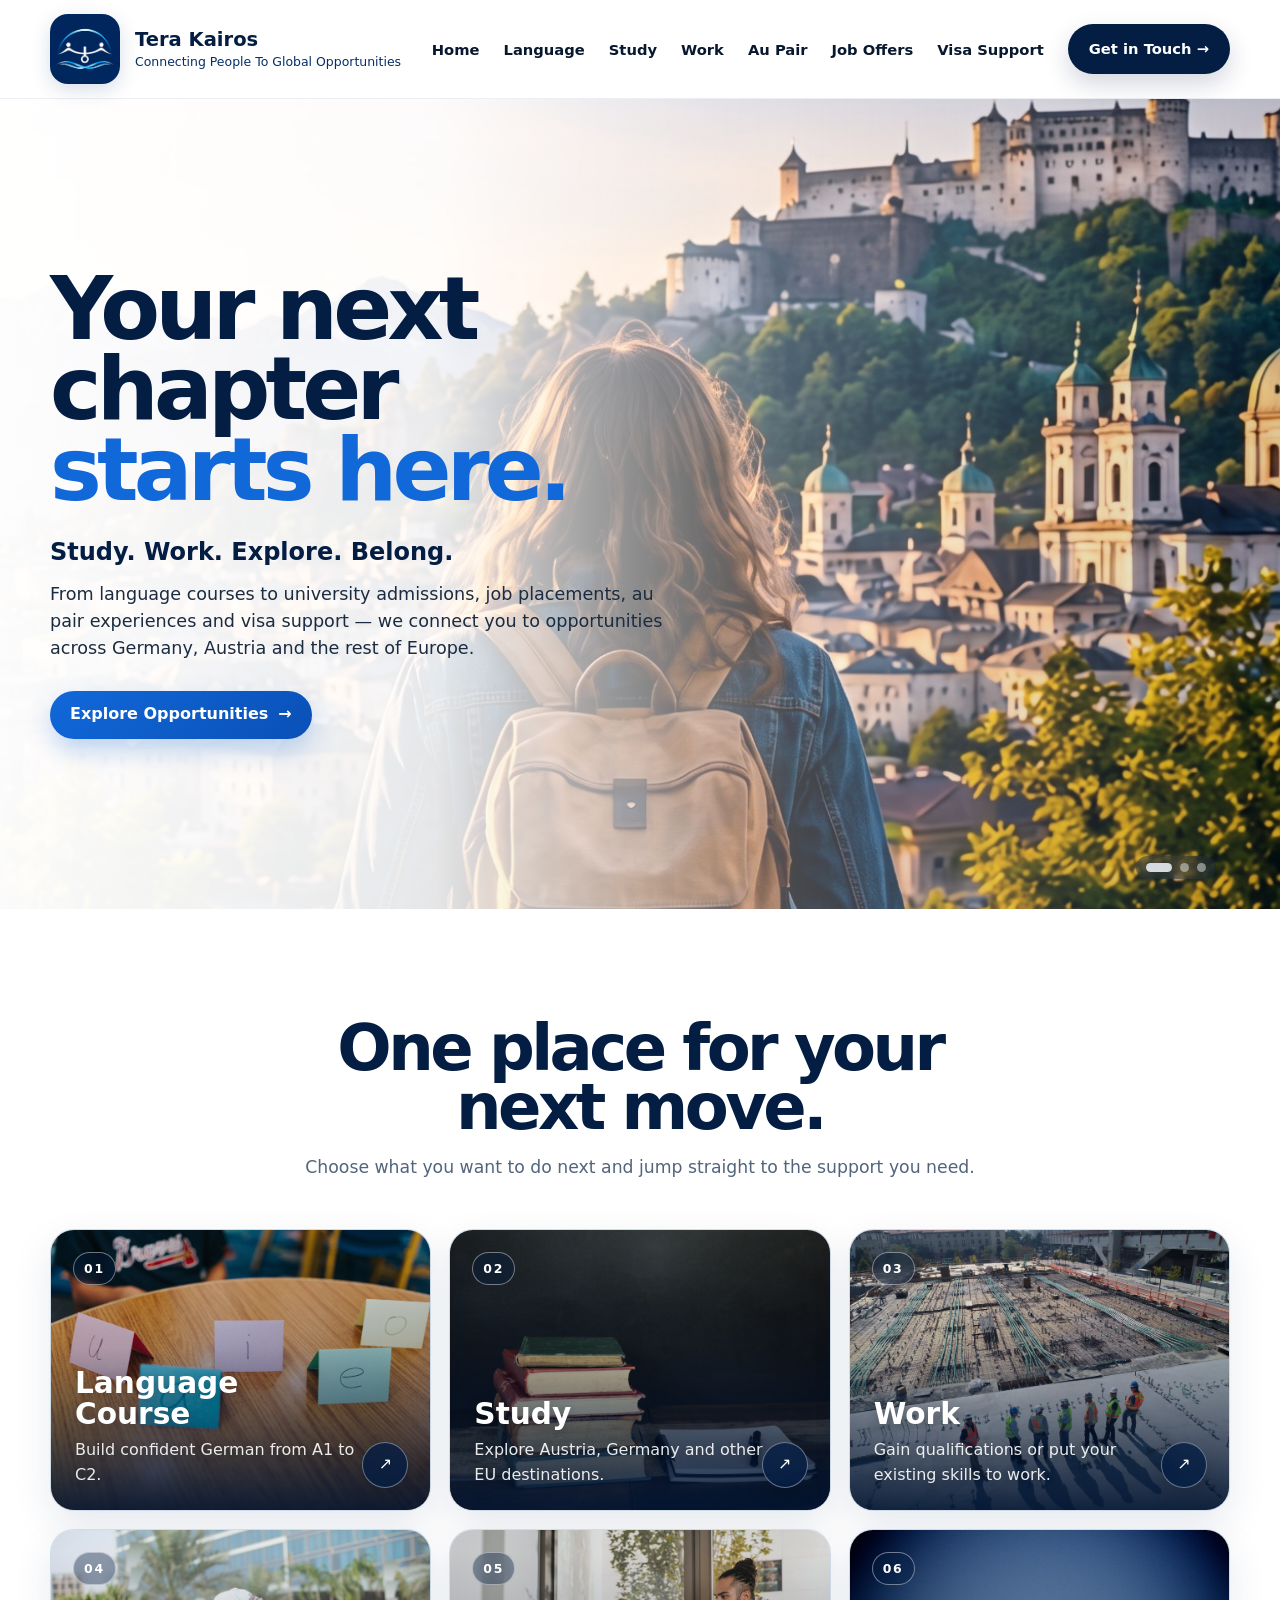
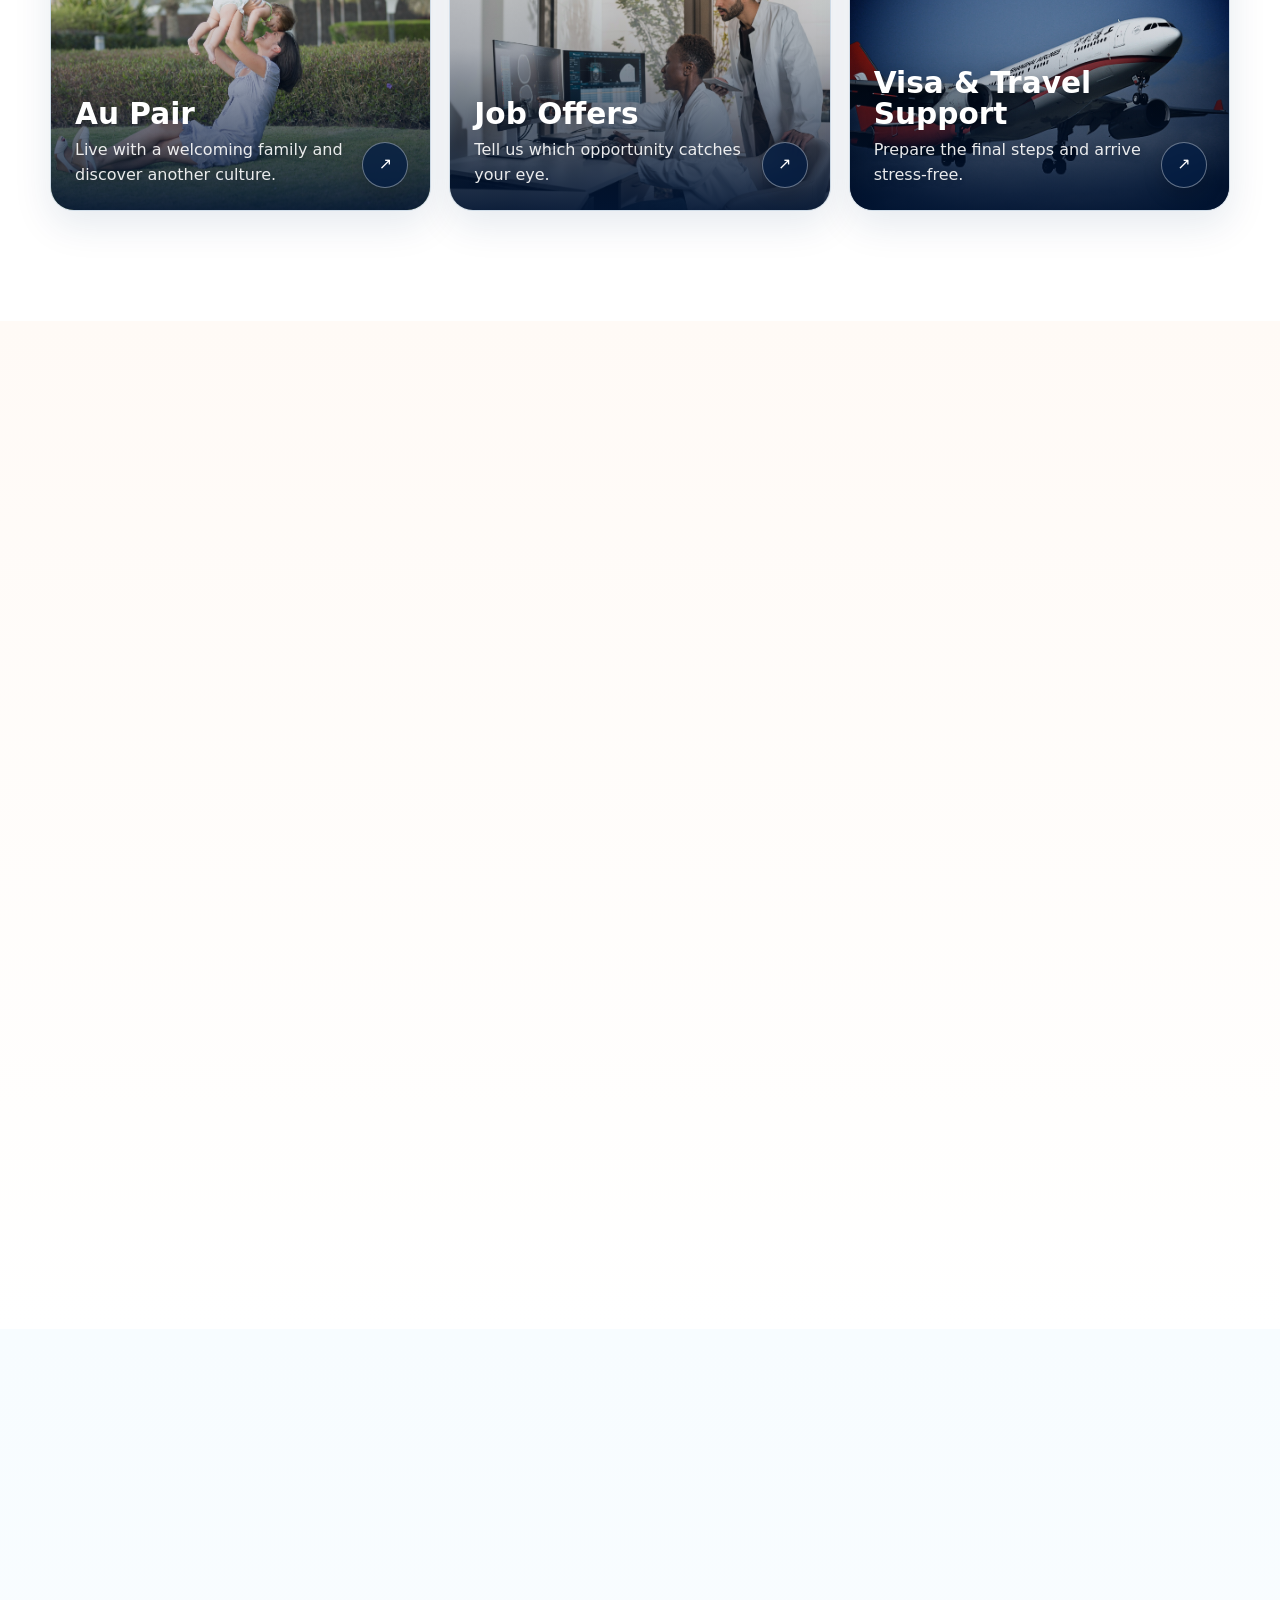
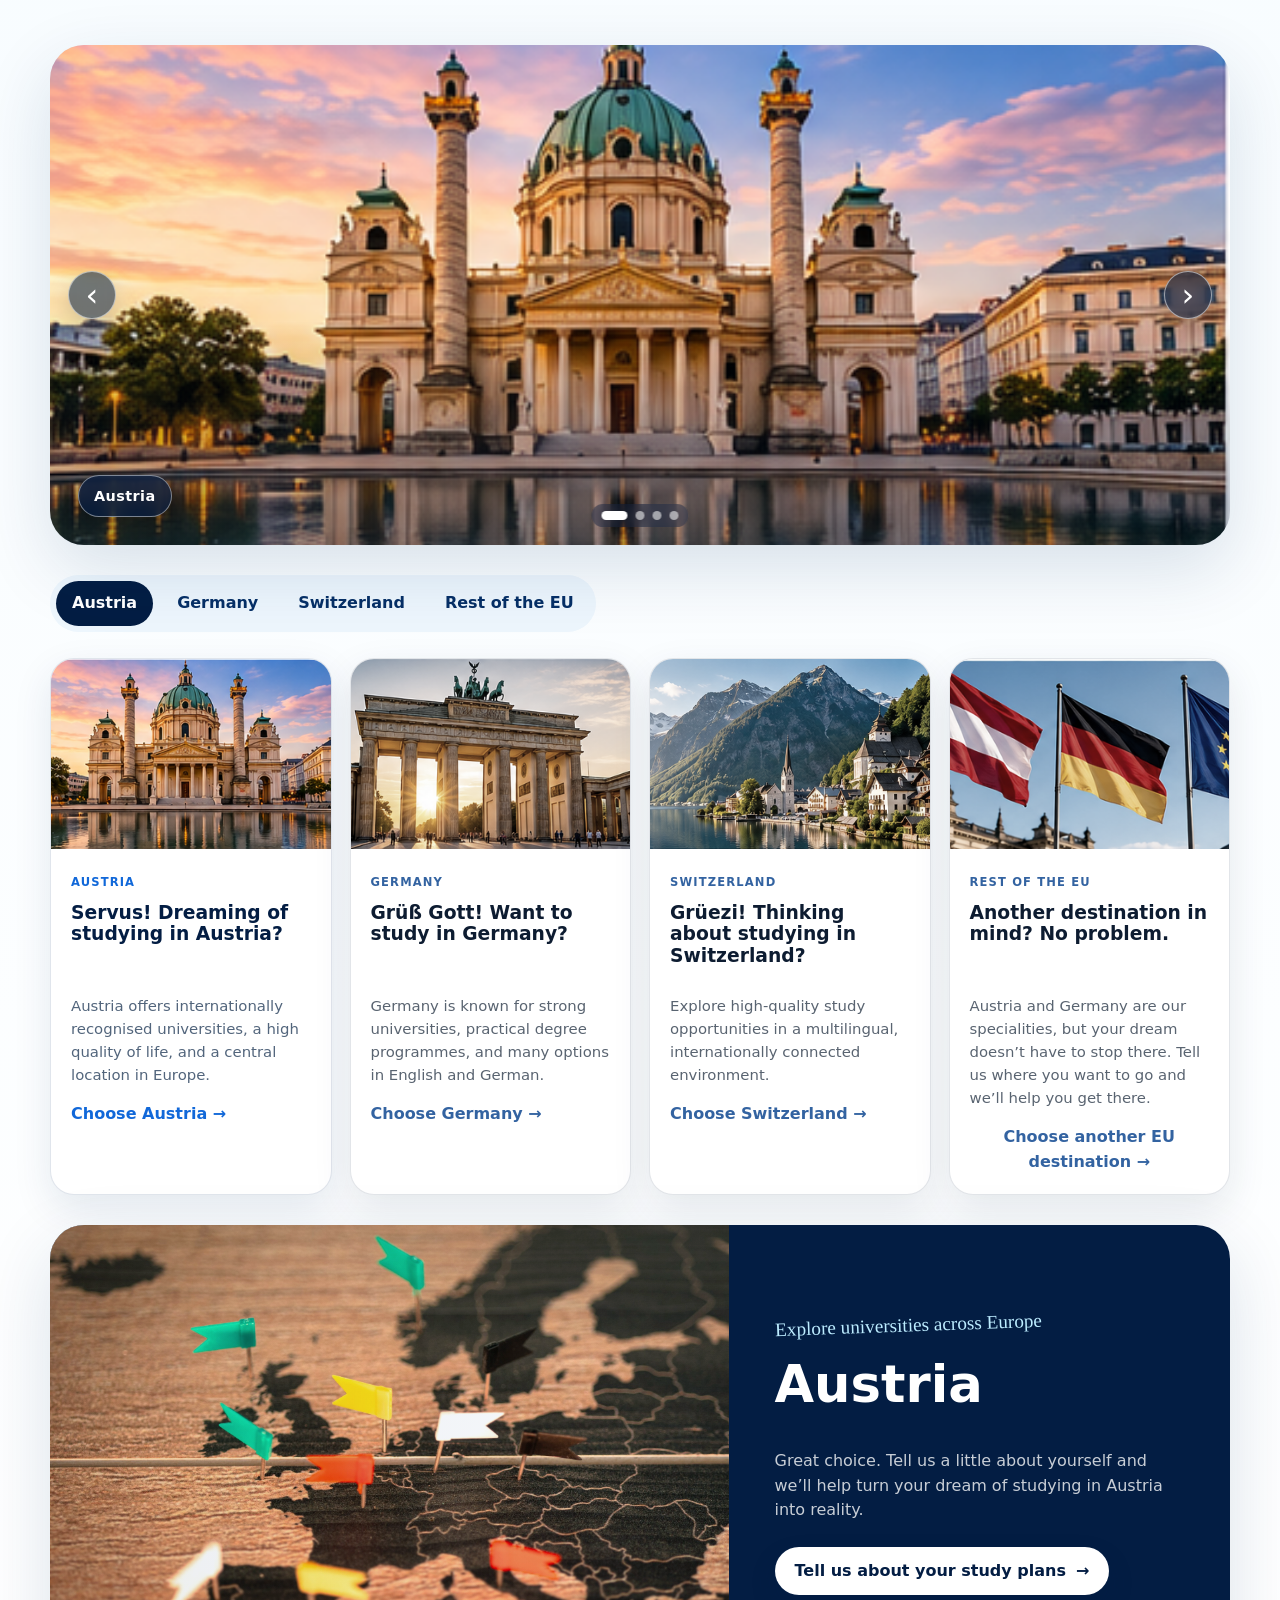
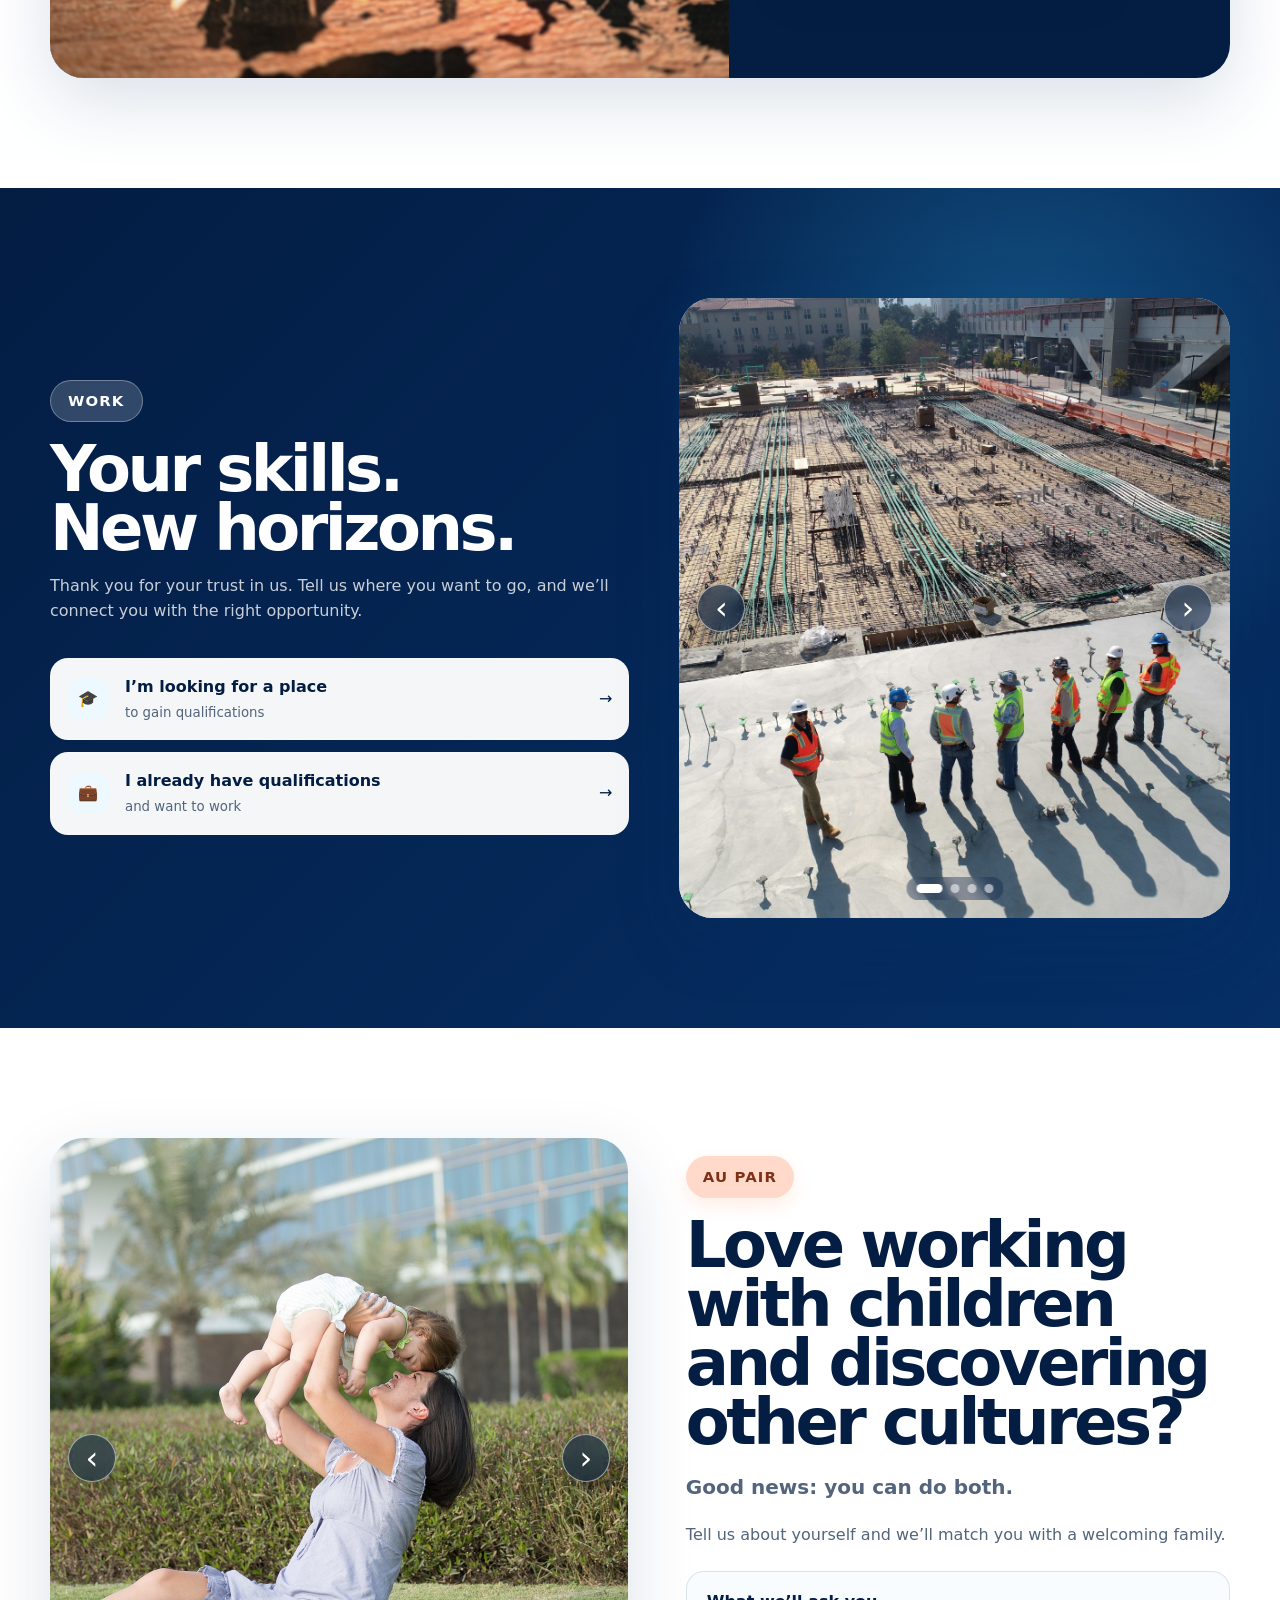
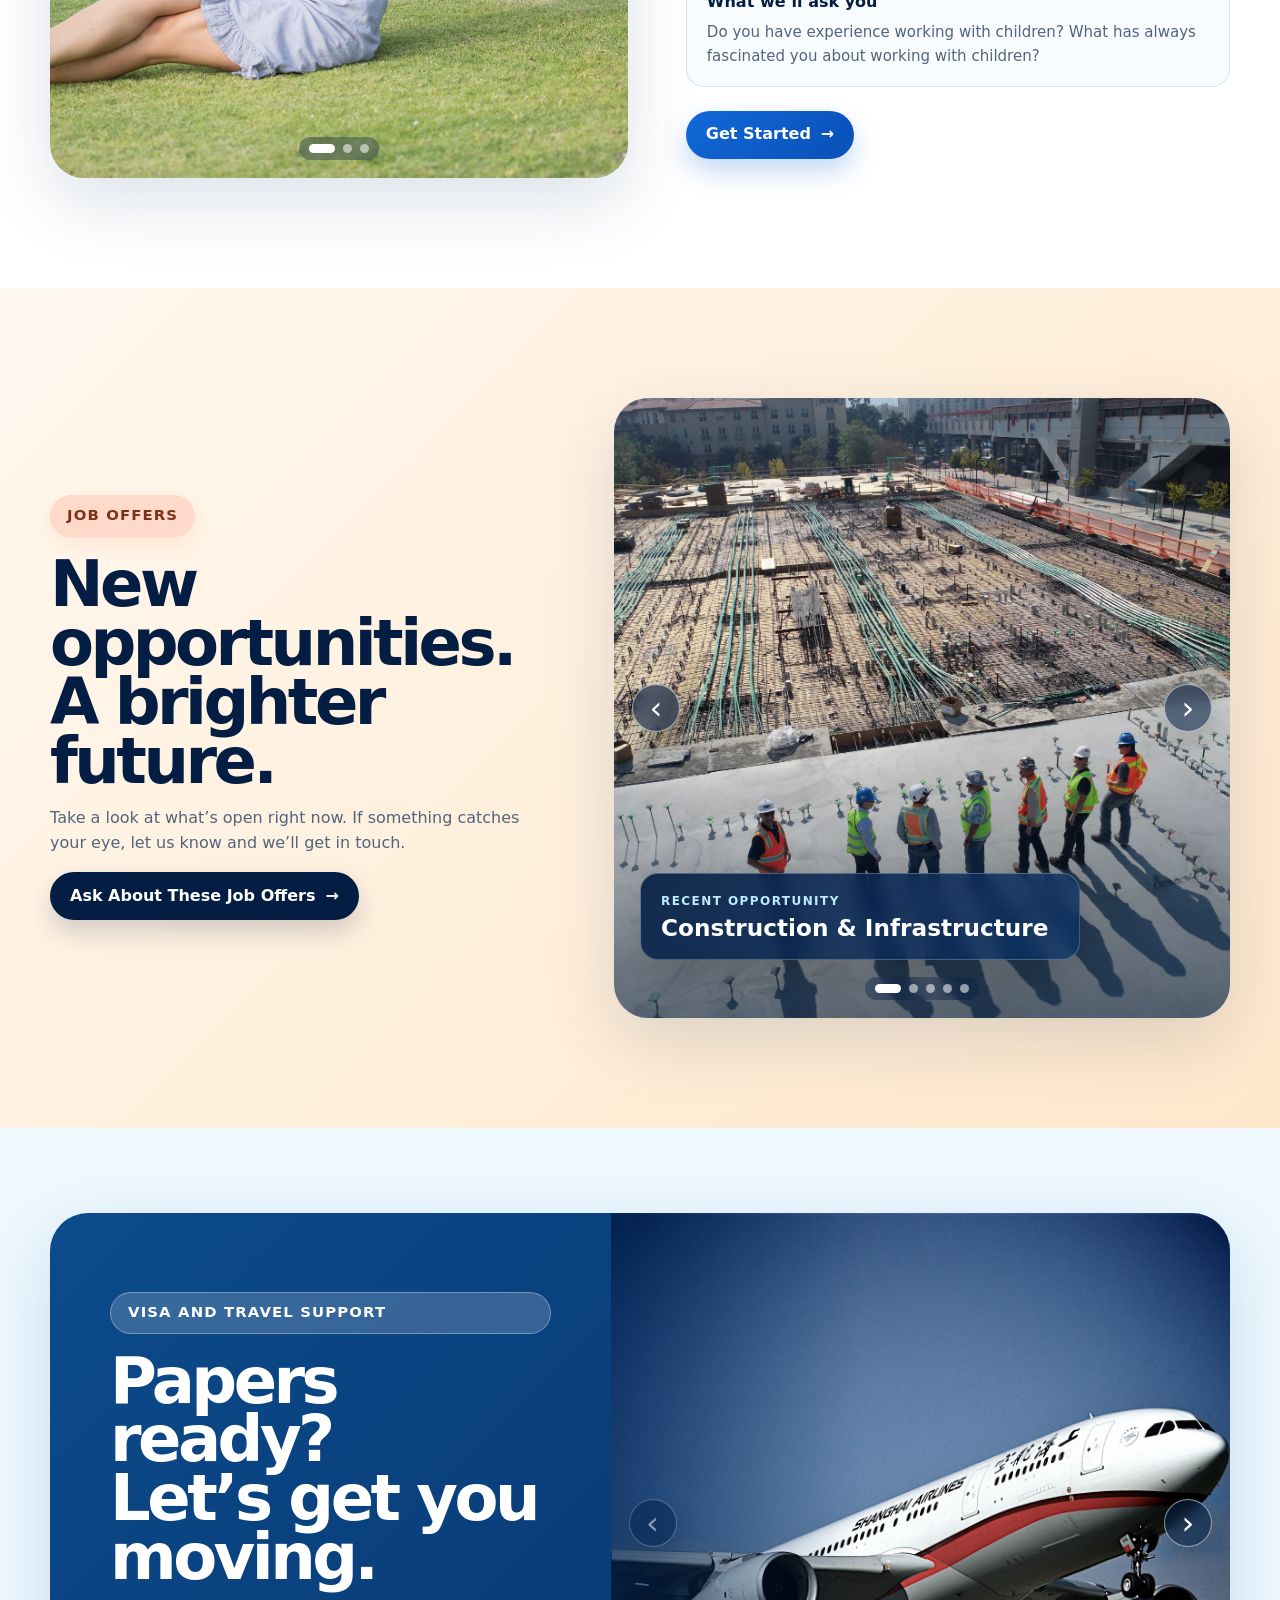
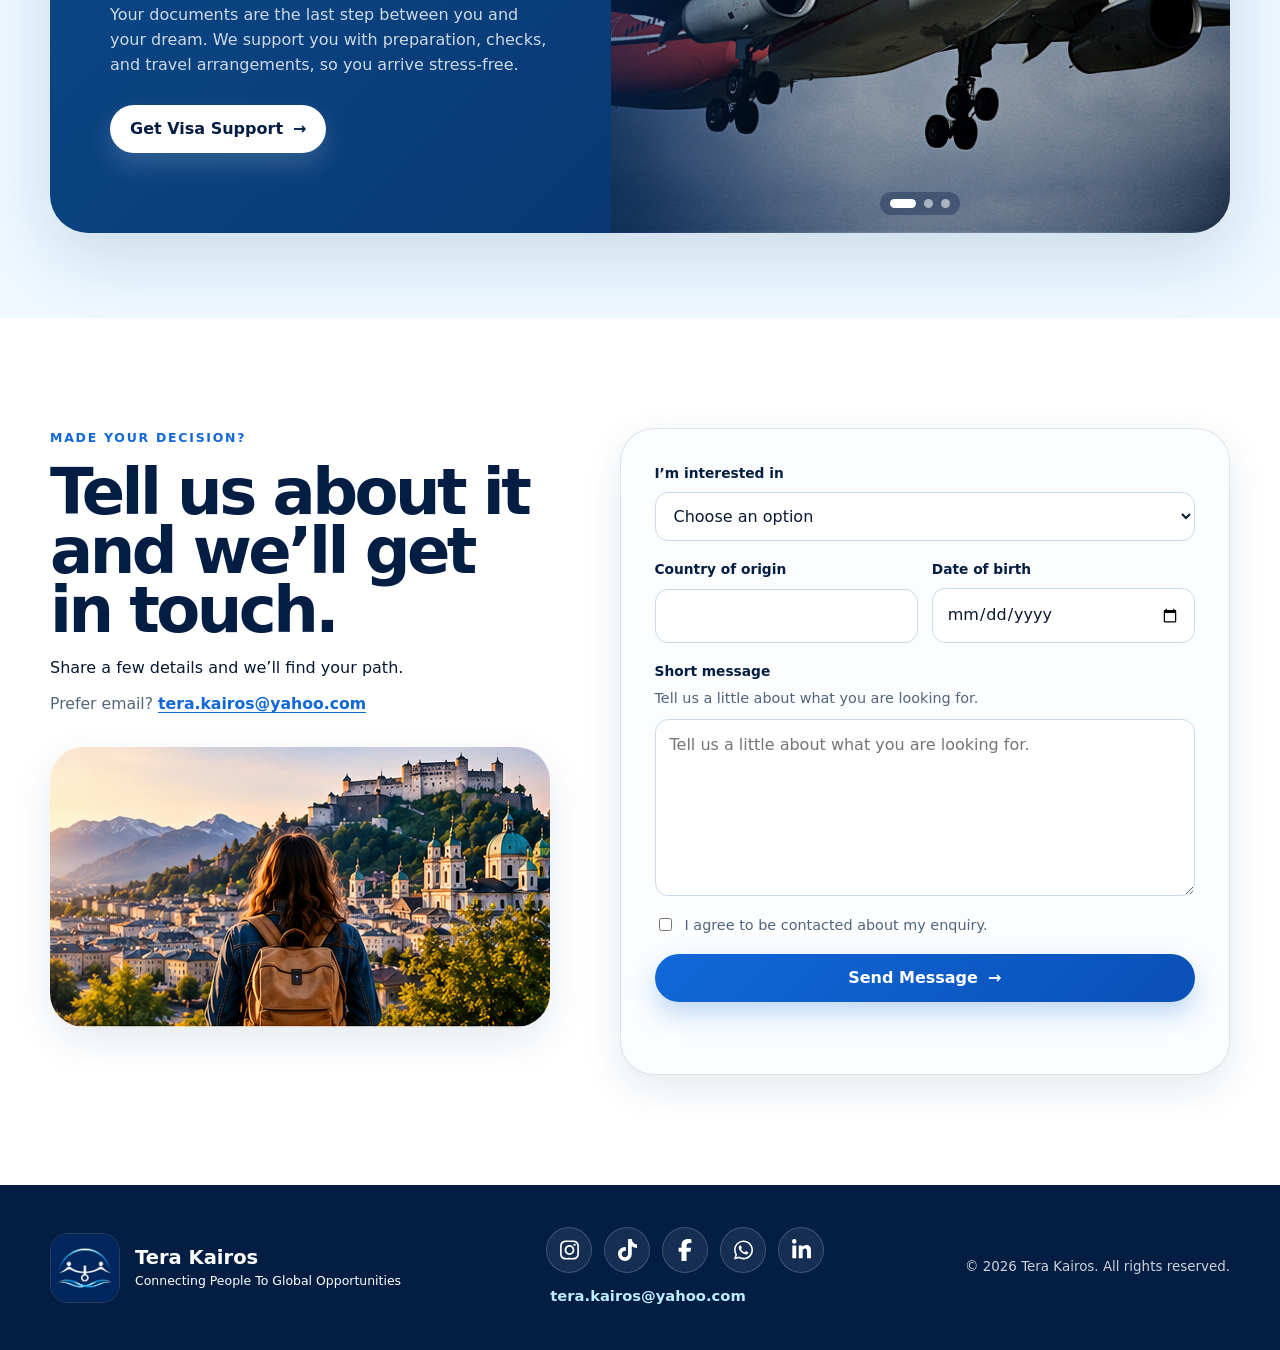
==== index.html @ e307c9f5 "Add files via upload" ====
<!DOCTYPE html>

<html lang="en">
<head>
<meta charset="utf-8"/>
<meta content="width=device-width, initial-scale=1.0" name="viewport"/>
<meta content="Tera Kairos connects people to global opportunities through language courses, study, work, au pair placements, job offers, and visa and travel support." name="description"/>
<meta content="#082f66" name="theme-color"/>
<title>Tera Kairos | Connecting People To Global Opportunities</title>
<link href="assets/tera-kairos-logo.jpeg" rel="icon" type="image/jpeg"/>
<link href="styles.css" rel="stylesheet"/>
</head>
<body>
<a class="skip-link" href="#main">Skip to content</a>
<header class="site-header" id="top">
<div class="container nav-wrap">
<a aria-label="Tera Kairos home" class="brand" href="#home">
<img alt="Tera Kairos logo" src="assets/tera-kairos-logo.jpeg"/>
<span class="brand-copy">
<strong>Tera Kairos</strong>
<small>Connecting People To Global Opportunities</small>
</span>
</a>
<button aria-controls="primary-nav" aria-expanded="false" aria-label="Open navigation" class="menu-toggle" type="button">
<span></span><span></span><span></span>
</button>
<nav aria-label="Primary navigation" class="primary-nav" id="primary-nav">
<a href="#home">Home</a>
<a href="#language">Language</a>
<a href="#study">Study</a>
<a href="#work">Work</a>
<a href="#au-pair">Au Pair</a>
<a href="#jobs">Job Offers</a>
<a href="#visa">Visa Support</a>
<a class="nav-cta" href="#contact">Get in Touch <span aria-hidden="true">→</span></a>
</nav>
</div>
</header>
<main id="main">
<section aria-labelledby="hero-title" class="hero" id="home">

<div aria-label="Tera Kairos chapter images" class="hero-media" data-carousel="" data-interval="5500">
<div class="carousel-track">
<figure class="carousel-slide is-active"><img alt="Traveler overlooking Salzburg and the surrounding mountains" src="assets/chapter-01.jpg"/></figure>
<figure class="carousel-slide"><img alt="Group of friends smiling together and feeling at home" src="assets/chapter-02.jpg"/></figure>
<figure class="carousel-slide"><img alt="Friends standing together at sunset with their arms around each other" src="assets/chapter-03.jpg"/></figure>
</div>
<div aria-label="Choose chapter image" class="carousel-dots hero-dots"></div>
</div>
<div class="hero-overlay"></div>
<div class="container hero-inner">
<div class="hero-copy reveal">
<h1 id="hero-title">Your next chapter <span>starts here.</span></h1>
<p class="hero-kicker">Study. Work. Explore. Belong.</p>
<p class="hero-text">From language courses to university admissions, job placements, au pair experiences and visa support — we connect you to opportunities across Germany, Austria and the rest of Europe.</p>
<div class="hero-actions">
<a class="button button-primary" href="#services">Explore Opportunities <span aria-hidden="true">→</span></a>
</div>
</div>

</div>
</section>
<section aria-labelledby="services-title" class="services section" id="services">
<div class="container">
<div class="section-heading centered reveal">
<h2 id="services-title">One place for your next move.</h2>
<p>Choose what you want to do next and jump straight to the support you need.</p>
</div>
<div class="service-grid">
<a class="service-card service-card-photo reveal" href="#language">
<div aria-hidden="true" class="service-card-media" data-carousel="" data-interval="5000">
<div class="carousel-track"><figure class="carousel-slide is-active"><img alt="" src="assets/language-01.jpg"/></figure><figure class="carousel-slide"><img alt="" src="assets/language-02.jpg"/></figure></div>
</div>
<div class="service-card-overlay"></div>
<div class="service-card-content"><span class="service-number">01</span><h3>Language Course</h3><p>Build confident German from A1 to C2.</p><span aria-hidden="true" class="service-arrow">↗</span></div>
</a>
<a class="service-card service-card-photo reveal" href="#study">
<div aria-hidden="true" class="service-card-media" data-carousel="" data-interval="5000">
<div class="carousel-track"><figure class="carousel-slide is-active"><img alt="" src="assets/study-01.jpg"/></figure><figure class="carousel-slide"><img alt="" src="assets/study-02.jpg"/></figure></div>
</div>
<div class="service-card-overlay"></div>
<div class="service-card-content"><span class="service-number">02</span><h3>Study</h3><p>Explore Austria, Germany and other EU destinations.</p><span aria-hidden="true" class="service-arrow">↗</span></div>
</a>
<a class="service-card service-card-photo reveal" href="#work">
<div aria-hidden="true" class="service-card-media" data-carousel="" data-interval="5000">
<div class="carousel-track"><figure class="carousel-slide is-active"><img alt="" src="assets/work-01.jpg"/></figure><figure class="carousel-slide"><img alt="" src="assets/work-02.jpg"/></figure><figure class="carousel-slide"><img alt="" src="assets/work-03.jpg"/></figure><figure class="carousel-slide"><img alt="" src="assets/work-04.jpg"/></figure><figure class="carousel-slide"><img alt="" src="assets/work-05.jpg"/></figure></div>
</div>
<div class="service-card-overlay"></div>
<div class="service-card-content"><span class="service-number">03</span><h3>Work</h3><p>Gain qualifications or put your existing skills to work.</p><span aria-hidden="true" class="service-arrow">↗</span></div>
</a>
<a class="service-card service-card-photo reveal" href="#au-pair">
<div aria-hidden="true" class="service-card-media" data-carousel="" data-interval="5000">
<div class="carousel-track"><figure class="carousel-slide is-active"><img alt="" src="assets/au-pair-01.jpg"/></figure><figure class="carousel-slide"><img alt="" src="assets/au-pair-02.jpg"/></figure></div>
</div>
<div class="service-card-overlay"></div>
<div class="service-card-content"><span class="service-number">04</span><h3>Au Pair</h3><p>Live with a welcoming family and discover another culture.</p><span aria-hidden="true" class="service-arrow">↗</span></div>
</a>
<a class="service-card service-card-photo reveal" href="#jobs">
<div aria-hidden="true" class="service-card-media" data-carousel="" data-interval="5000">
<div class="carousel-track"><figure class="carousel-slide is-active"><img alt="" src="assets/work-04.jpg"/></figure><figure class="carousel-slide"><img alt="" src="assets/work-05.jpg"/></figure><figure class="carousel-slide"><img alt="" src="assets/work-02.jpg"/></figure><figure class="carousel-slide"><img alt="" src="assets/work-01.jpg"/></figure></div>
</div>
<div class="service-card-overlay"></div>
<div class="service-card-content"><span class="service-number">05</span><h3>Job Offers</h3><p>Tell us which opportunity catches your eye.</p><span aria-hidden="true" class="service-arrow">↗</span></div>
</a>
<a class="service-card service-card-photo reveal" href="#visa">
<div aria-hidden="true" class="service-card-media" data-carousel="" data-interval="5000">
<div class="carousel-track"><figure class="carousel-slide is-active"><img alt="" src="assets/visa-01.jpg"/></figure><figure class="carousel-slide"><img alt="" src="assets/visa-02.jpg"/></figure></div>
</div>
<div class="service-card-overlay"></div>
<div class="service-card-content"><span class="service-number">06</span><h3>Visa &amp; Travel Support</h3><p>Prepare the final steps and arrive stress-free.</p><span aria-hidden="true" class="service-arrow">↗</span></div>
</a>
</div>
</div>
</section>
<section aria-labelledby="language-title" class="language section section-soft" id="language">
<div class="container split-layout language-layout">
<div class="section-copy reveal">
<p class="pill">Language Course</p>
<h2 id="language-title">Learn German with Tera Kairos</h2>
<h3>Recognized der die das?</h3>
<p>From your first der, die, das to confident conversations, we’re with you at every step. With more than 20 qualified teachers, you learn from the best, whatever your level.</p>
<p>Tell us about yourself and when your exam is. We’ll build a learning plan around you and get you there.</p>
<a class="button button-primary" data-service="Language Course" href="#contact">Start Your Language Journey <span aria-hidden="true">→</span></a>

<div aria-labelledby="quiz-title" class="mini-quiz expanded-quiz">
<div class="quiz-head">
<div>
<span class="quiz-label">German tip</span>
<h3 id="quiz-title">Quick German practice</h3>
</div>
<span class="quiz-progress" id="quiz-progress">1 / 8</span>
</div>
<p class="quiz-question" id="quiz-word">Choose the correct article: ___ Universität</p>
<div aria-label="Choose an answer" class="quiz-buttons" id="quick-quiz-options"></div>
<p aria-live="polite" class="quiz-feedback" id="quiz-feedback"></p>
<button class="quiz-next" id="quick-quiz-next" type="button">Next question <span aria-hidden="true">→</span></button>
</div>
</div>
<div class="language-visual reveal">
<div class="cefr-card cefr-card-expanded">
<span class="cefr-kicker">Choose your level</span>
<h3>German levels explained (CEFR)</h3>
<div class="level-list">
<button class="level-item active" data-level="A1" type="button"><span>A1</span><strong>Beginner</strong></button>
<button class="level-item" data-level="A2" type="button"><span>A2</span><strong>Elementary</strong></button>
<button class="level-item" data-level="B1" type="button"><span>B1</span><strong>Intermediate</strong></button>
<button class="level-item" data-level="B2" type="button"><span>B2</span><strong>Upper intermediate</strong></button>
<button class="level-item" data-level="C1" type="button"><span>C1</span><strong>Advanced</strong></button>
<button class="level-item" data-level="C2" type="button"><span>C2</span><strong>Mastery</strong></button>
</div>
<p class="level-description" id="level-description">Everyday phrases, introducing yourself, simple questions.</p>
<div aria-live="polite" class="level-quiz">
<div class="level-quiz-head">
<span id="level-quiz-label">A1 mini quiz</span>
<button id="level-quiz-next" type="button">Another A1 question ↻</button>
</div>
<h4 id="level-quiz-question">Choose the correct article: ___ Universität</h4>
<div class="level-quiz-options" id="level-quiz-options"></div>
<p class="level-quiz-feedback" id="level-quiz-feedback"></p>
</div>
</div></div>
</div>
</section>
<section aria-labelledby="study-title" class="study section" id="study">
<div class="container">
<div class="study-header reveal">
<div>
<p class="pill">Study</p>
<h2 id="study-title">Which country is calling you?</h2>
</div>
<p>Austria, Germany, Switzerland, or somewhere else in the EU?</p>
</div><div aria-label="Study opportunities photos" class="media-carousel study-banner" data-carousel="" data-interval="5000">
<div class="carousel-track"><figure class="carousel-slide is-active"><img alt="Austria university destination" loading="lazy" src="assets/study-austria.png"/><figcaption class="country-slide-label">Austria</figcaption></figure><figure class="carousel-slide"><img alt="Germany university destination" loading="lazy" src="assets/study-germany.png"/><figcaption class="country-slide-label">Germany</figcaption></figure><figure class="carousel-slide"><img alt="Switzerland university destination" loading="lazy" src="assets/study-switzerland.png"/><figcaption class="country-slide-label">Switzerland</figcaption></figure><figure class="carousel-slide"><img alt="Other European Union study destinations" loading="lazy" src="assets/study-eu.png"/><figcaption class="country-slide-label">European Union</figcaption></figure></div>
<button aria-label="Previous image" class="carousel-control carousel-prev" type="button">‹</button>
<button aria-label="Next image" class="carousel-control carousel-next" type="button">›</button>
<div aria-label="Choose image" class="carousel-dots"></div>
</div>
<div aria-label="Study destination" class="destination-tabs" role="tablist">



<button aria-selected="true" class="destination-tab active" data-destination="austria" role="tab" type="button">Austria</button><button aria-selected="false" class="destination-tab" data-destination="germany" role="tab" type="button">Germany</button><button aria-selected="false" class="destination-tab" data-destination="switzerland" role="tab" type="button">Switzerland</button><button aria-selected="false" class="destination-tab" data-destination="eu" role="tab" type="button">Rest of the EU</button></div>
<div class="study-grid">
<div class="destination-card reveal" data-card="austria">
<img alt="Vienna landmark at sunset" src="assets/10_vienna_landmark.png"/>
<div>
<span class="destination-country">Austria</span>
<h3>Servus! Dreaming of studying in Austria?</h3>
<p>Austria offers internationally recognised universities, a high quality of life, and a central location in Europe.</p>
<button class="text-link set-destination" data-service="Study - Austria" type="button">Choose Austria <span aria-hidden="true">→</span></button>
</div>
</div>
<div class="destination-card reveal" data-card="germany">
<img alt="Brandenburg Gate in Berlin" src="assets/11_brandenburg_gate.png"/>
<div>
<span class="destination-country">Germany</span>
<h3>Grüß Gott! Want to study in Germany?</h3>
<p>Germany is known for strong universities, practical degree programmes, and many options in English and German.</p>
<button class="text-link set-destination" data-service="Study - Germany" type="button">Choose Germany <span aria-hidden="true">→</span></button>
</div>
</div>

<div class="destination-card reveal" data-card="switzerland">
<img alt="Swiss alpine lakeside destination" src="assets/study-switzerland.png"/>
<div>
<span class="destination-country">Switzerland</span>
<h3>Grüezi! Thinking about studying in Switzerland?</h3>
<p>Explore high-quality study opportunities in a multilingual, internationally connected environment.</p>
<button class="text-link set-destination" data-service="Study - Switzerland" type="button">Choose Switzerland <span aria-hidden="true">→</span></button>
</div>
</div><div class="destination-card reveal" data-card="eu">
<img alt="European Union flags representing other EU destinations" src="assets/study-eu.png"/>
<div>
<span class="destination-country">Rest of the EU</span>
<h3>Another destination in mind? No problem.</h3>
<p>Austria and Germany are our specialities, but your dream doesn’t have to stop there. Tell us where you want to go and we’ll help you get there.</p>
<button class="text-link set-destination" data-service="Study - Rest of the EU" type="button">Choose another EU destination <span aria-hidden="true">→</span></button>
</div>
</div>
<aside class="study-map-card reveal">

<div aria-label="Connection map across Europe showing study destinations" class="connection-map connection-map-photo" role="img">
<img alt="Map of Europe with destination flags marking study connections" src="assets/connection.jpg"/>
</div>
<div class="map-copy">
<span class="hand-note">Explore universities across Europe</span>
<h3 id="destination-title">Austria</h3>
<p id="destination-copy">Great choice. Tell us a little about yourself and we’ll help turn your dream of studying in Austria into reality.</p>
<a class="button button-dark" data-service="Study - Austria" href="#contact" id="destination-cta">Tell us about your study plans <span aria-hidden="true">→</span></a>
</div>
</aside>
</div>
</div>
</section>
<section aria-labelledby="work-title" class="work section section-blue" id="work">
<div class="container work-layout">
<div class="work-copy reveal">
<p class="pill pill-light">Work</p>
<h2 id="work-title">Your skills.<br/>New horizons.</h2>
<p>Thank you for your trust in us. Tell us where you want to go, and we’ll connect you with the right opportunity.</p>
<div class="work-options">
<button class="work-option" data-service="Work - Gain qualifications" type="button">
<span aria-hidden="true" class="work-icon">🎓</span>
<span><strong>I’m looking for a place</strong><small>to gain qualifications</small></span>
<span aria-hidden="true">→</span>
</button>
<button class="work-option" data-service="Work - Already qualified" type="button">
<span aria-hidden="true" class="work-icon">💼</span>
<span><strong>I already have qualifications</strong><small>and want to work</small></span>
<span aria-hidden="true">→</span>
</button>
</div>
</div>
<div class="work-image reveal"><div aria-label="Work and qualification opportunities" class="media-carousel section-media-carousel" data-carousel="" data-interval="5000">
<div class="carousel-track"><figure class="carousel-slide is-active"><img alt="Construction and infrastructure team at a job site" loading="lazy" src="assets/work-01.jpg"/></figure><figure class="carousel-slide"><img alt="Electrical technician testing an installation" loading="lazy" src="assets/work-02.jpg"/></figure><figure class="carousel-slide"><img alt="Medical and laboratory professionals working together" loading="lazy" src="assets/work-04.jpg"/></figure><figure class="carousel-slide"><img alt="Healthcare professionals in a clinical setting" loading="lazy" src="assets/work-05.jpg"/></figure></div>
<button aria-label="Previous image" class="carousel-control carousel-prev" type="button">‹</button>
<button aria-label="Next image" class="carousel-control carousel-next" type="button">›</button>
<div aria-label="Choose image" class="carousel-dots"></div>
</div></div>
</div>
</section>
<section aria-labelledby="aupair-title" class="au-pair section" id="au-pair">
<div class="container image-feature">
<div class="feature-image reveal"><div aria-label="Au pair and childcare photos" class="media-carousel section-media-carousel" data-carousel="" data-interval="5000">
<div class="carousel-track"><figure class="carousel-slide is-active"><img alt="Caregiver playing outside with a baby" loading="lazy" src="assets/au-pair-01.jpg"/></figure><figure class="carousel-slide"><img alt="Caregiver playing with a child indoors" loading="lazy" src="assets/au-pair-02.jpg"/></figure><figure class="carousel-slide"><img alt="Au pair spending time with a child" loading="lazy" src="assets/07_au_pair_child.png"/></figure></div>
<button aria-label="Previous image" class="carousel-control carousel-prev" type="button">‹</button>
<button aria-label="Next image" class="carousel-control carousel-next" type="button">›</button>
<div aria-label="Choose image" class="carousel-dots"></div>
</div></div>
<div class="feature-copy reveal">
<p class="pill">Au Pair</p>
<h2 id="aupair-title">Love working with children and discovering other cultures?</h2>
<p class="feature-lead">Good news: you can do both.</p>
<p>Tell us about yourself and we’ll match you with a welcoming family.</p>
<div class="prompt-card">
<strong>What we’ll ask you</strong>
<p>Do you have experience working with children? What has always fascinated you about working with children?</p>
</div>
<a class="button button-primary" data-service="Au Pair" href="#contact">Get Started <span aria-hidden="true">→</span></a>
</div>
</div>
</section>
<section aria-labelledby="jobs-title" class="jobs section section-warm" id="jobs">
<div class="container jobs-layout">
<div class="jobs-copy reveal">
<p class="pill">Job Offers</p>
<h2 id="jobs-title">New opportunities.<br/>A brighter future.</h2>
<p>Take a look at what’s open right now. If something catches your eye, let us know and we’ll get in touch.</p>
<a class="button button-dark" data-service="Job Offers" href="#contact">Ask About These Job Offers <span aria-hidden="true">→</span></a>
</div>
<div class="jobs-image reveal"><div aria-label="Recent job offer photos" class="media-carousel jobs-carousel" data-carousel="" data-interval="5000">
<div class="carousel-track"><figure class="carousel-slide is-active"><img alt="Construction and infrastructure professionals" loading="lazy" src="assets/work-01.jpg"/><figcaption class="carousel-caption"><span>Recent opportunity</span><strong>Construction &amp; Infrastructure</strong></figcaption></figure><figure class="carousel-slide"><img alt="Electrical technician at work" loading="lazy" src="assets/work-02.jpg"/><figcaption class="carousel-caption"><span>Recent opportunity</span><strong>Electrical &amp; Technical</strong></figcaption></figure><figure class="carousel-slide"><img alt="Infrastructure worker in a rail tunnel" loading="lazy" src="assets/work-03.jpg"/><figcaption class="carousel-caption"><span>Recent opportunity</span><strong>Infrastructure &amp; Rail</strong></figcaption></figure><figure class="carousel-slide"><img alt="Medical and laboratory professionals" loading="lazy" src="assets/work-04.jpg"/><figcaption class="carousel-caption"><span>Recent opportunity</span><strong>Medical &amp; Laboratory</strong></figcaption></figure><figure class="carousel-slide"><img alt="Healthcare professionals" loading="lazy" src="assets/work-05.jpg"/><figcaption class="carousel-caption"><span>Recent opportunity</span><strong>Healthcare</strong></figcaption></figure></div>
<button aria-label="Previous image" class="carousel-control carousel-prev" type="button">‹</button>
<button aria-label="Next image" class="carousel-control carousel-next" type="button">›</button>
<div aria-label="Choose image" class="carousel-dots"></div>
</div></div>
</div>
</section>
<section aria-labelledby="visa-title" class="visa section" id="visa">
<div class="container visa-card reveal">
<div class="visa-copy">
<p class="pill pill-light">Visa and Travel Support</p>
<h2 id="visa-title">Papers ready?<br/>Let’s get you moving.</h2>
<p>Your documents are the last step between you and your dream. We support you with preparation, checks, and travel arrangements, so you arrive stress-free.</p>
<a class="button button-light" data-service="Visa and Travel Support" href="#contact">Get Visa Support <span aria-hidden="true">→</span></a>
</div>
<div class="visa-image"><div aria-label="Visa and travel support photos" class="media-carousel visa-carousel" data-carousel="" data-interval="5000">
<div class="carousel-track"><figure class="carousel-slide is-active"><img alt="Passenger airplane in flight" loading="lazy" src="assets/visa-01.jpg"/></figure><figure class="carousel-slide"><img alt="Open passport showing travel stamps" loading="lazy" src="assets/visa-02.jpg"/></figure><figure class="carousel-slide"><img alt="Passport and boarding passes with an airplane in the background" loading="lazy" src="assets/09_passport_airport.png"/></figure></div>
<button aria-label="Previous image" class="carousel-control carousel-prev" type="button">‹</button>
<button aria-label="Next image" class="carousel-control carousel-next" type="button">›</button>
<div aria-label="Choose image" class="carousel-dots"></div>
</div></div>
</div>
</section>
<section aria-labelledby="contact-title" class="contact section" id="contact">
<div class="container contact-layout">
<div class="contact-copy reveal">
<p class="eyebrow">Made your decision?</p>
<h2 id="contact-title">Tell us about it and we’ll get in touch.</h2>
<p>Share a few details and we’ll find your path.</p>
<p class="contact-email">Prefer email? <a href="mailto:tera.kairos@yahoo.com">tera.kairos@yahoo.com</a></p>
<div class="contact-image-wrap">
<img alt="Traveler looking over a European city" src="assets/01_traveler_salzburg_view.png"/>
</div>
</div>
<form class="inquiry-form reveal" data-recipient="tera.kairos@yahoo.com" id="inquiry-form" novalidate="">
<div class="form-field">
<label for="service">I’m interested in</label>
<select id="service" name="service" required="">
<option value="">Choose an option</option>
<option>Language Course</option>
<option>Study - Austria</option>
<option>Study - Germany</option>
<option>Study - Switzerland</option><option>Study - Rest of the EU</option>
<option>Work - Gain qualifications</option>
<option>Work - Already qualified</option>
<option>Au Pair</option>
<option>Job Offers</option>
<option>Visa and Travel Support</option>
</select>
</div>
<div class="form-row">
<div class="form-field">
<label for="country">Country of origin</label>
<input autocomplete="country-name" id="country" name="country" required="" type="text"/>
</div>
<div class="form-field">
<label for="dob">Date of birth</label>
<input id="dob" name="dob" required="" type="date"/>
</div>
</div>
<div class="form-field">
<label for="message">Short message</label><p class="field-prompt" id="message-prompt">Tell us a little about what you are looking for.</p>
<textarea id="message" name="message" placeholder="Tell us a little about what you are looking for." required="" rows="6"></textarea>
</div>
<label class="checkbox-field">
<input id="consent" required="" type="checkbox"/>
<span>I agree to be contacted about my enquiry.</span>
</label>
<button class="button button-primary button-full" type="submit">Send Message <span aria-hidden="true">→</span></button>
<p aria-live="polite" class="form-status" id="form-status"></p>
</form>
</div>
</section>
</main>
<footer class="site-footer">
<div class="container footer-grid">
<a class="brand brand-footer" href="#top">
<img alt="" src="assets/tera-kairos-logo.jpeg"/>
<span class="brand-copy">
<strong>Tera Kairos</strong>
<small>Connecting People To Global Opportunities</small>
</span>
</a>
<div aria-label="Tera Kairos social media" class="footer-social"><a aria-label="Instagram" class="social-link social-instagram" href="https://www.instagram.com/tera.kairos?stkn=c215NzNkb2E1ZWk5&amp;utm_source=qr" rel="noopener noreferrer" target="_blank" title="Instagram"><img alt="" aria-hidden="true" class="social-svg" src="assets/instagram.svg"/></a><a aria-label="TikTok" class="social-link social-tiktok" href="https://www.tiktok.com/@terakairos?_r=1&amp;_t=ZN-9ANsUX6Mu8s" rel="noopener noreferrer" target="_blank" title="TikTok"><img alt="" aria-hidden="true" class="social-svg" src="assets/tiktok.svg"/></a><a aria-label="Facebook" class="social-link social-facebook" href="https://www.facebook.com/profile.php?id=61593893416576" rel="noopener noreferrer" target="_blank" title="Facebook"><img alt="" aria-hidden="true" class="social-svg" src="assets/facebook.svg"/></a><a aria-label="WhatsApp — link coming soon" class="social-link social-whatsapp" href="#" title="WhatsApp — link coming soon"><img alt="" aria-hidden="true" class="social-svg" src="assets/whatsapp.svg"/></a><a aria-label="LinkedIn — link coming soon" class="social-link social-linkedin" href="#" title="LinkedIn — link coming soon"><img alt="" aria-hidden="true" class="social-svg" src="assets/linkedin.svg"/></a><a class="footer-email" href="mailto:tera.kairos@yahoo.com">tera.kairos@yahoo.com</a></div>
<p>© <span id="year"></span> Tera Kairos. All rights reserved.</p>
</div>
</footer>
<script src="script.js"></script>
</body>
</html>
---- styles.css ----
:root {
  --navy: #062f66;
  --navy-deep: #031d43;
  --blue: #1168d9;
  --sky: #36bdf2;
  --ice: #eef8ff;
  --peach: #ffd9c9;
  --peach-strong: #ff9f78;
  --cream: #fff9f3;
  --warm: #fff1df;
  --ink: #07182f;
  --muted: #52657c;
  --white: #ffffff;
  --line: rgba(6, 47, 102, 0.12);
  --shadow: 0 24px 70px rgba(6, 47, 102, 0.14);
  --shadow-soft: 0 14px 38px rgba(6, 47, 102, 0.10);
  --radius-xl: 34px;
  --radius-lg: 24px;
  --radius-md: 18px;
  --container: min(1180px, calc(100% - 40px));
}

* { box-sizing: border-box; }
html { scroll-behavior: smooth; }
body {
  margin: 0;
  color: var(--ink);
  background: var(--white);
  font-family: Inter, ui-sans-serif, system-ui, -apple-system, BlinkMacSystemFont, "Segoe UI", sans-serif;
  line-height: 1.55;
  text-rendering: optimizeLegibility;
}
img { display: block; width: 100%; }
a { color: inherit; text-decoration: none; }
button, input, select, textarea { font: inherit; }
button { color: inherit; }

.skip-link {
  position: fixed;
  top: 10px;
  left: 10px;
  z-index: 2000;
  padding: 10px 14px;
  border-radius: 10px;
  background: var(--white);
  color: var(--navy);
  transform: translateY(-140%);
  transition: transform .2s ease;
}
.skip-link:focus { transform: translateY(0); }

.container { width: var(--container); margin-inline: auto; }
.section { padding: 110px 0; }
.section-soft { background: linear-gradient(180deg, #fffaf6 0%, #fff 100%); }
.section-blue {
  color: var(--white);
  background:
    radial-gradient(circle at 80% 20%, rgba(54,189,242,.28), transparent 30%),
    linear-gradient(135deg, var(--navy-deep), var(--navy));
}
.section-warm { background: linear-gradient(135deg, #fff8ef, #ffe7ca); }

.site-header {
  position: sticky;
  top: 0;
  z-index: 1000;
  background: rgba(255, 255, 255, .88);
  border-bottom: 1px solid rgba(6,47,102,.08);
  backdrop-filter: blur(18px);
  -webkit-backdrop-filter: blur(18px);
}
.nav-wrap {
  min-height: 82px;
  display: flex;
  align-items: center;
  justify-content: space-between;
  gap: 20px;
}
.brand { display: inline-flex; align-items: center; gap: 12px; min-width: 240px; }
.brand img {
  width: 50px;
  height: 50px;
  border-radius: 14px;
  object-fit: cover;
  box-shadow: 0 6px 20px rgba(6,47,102,.16);
}
.brand-copy { display: grid; line-height: 1.12; }
.brand-copy strong { font-size: 1.05rem; color: var(--navy-deep); }
.brand-copy small { font-size: .72rem; color: var(--navy); margin-top: 5px; white-space: nowrap; }

.primary-nav { display: flex; align-items: center; gap: 24px; font-size: .92rem; font-weight: 650; }
.primary-nav > a:not(.nav-cta) { position: relative; padding: 29px 0 26px; }
.primary-nav > a:not(.nav-cta)::after {
  content: "";
  position: absolute;
  left: 0;
  right: 100%;
  bottom: 21px;
  height: 2px;
  background: var(--blue);
  transition: right .2s ease;
}
.primary-nav > a:not(.nav-cta):hover::after,
.primary-nav > a:not(.nav-cta):focus-visible::after { right: 0; }
.nav-cta {
  padding: 12px 18px;
  border-radius: 999px;
  color: var(--white);
  background: var(--navy-deep);
  box-shadow: 0 10px 24px rgba(3,29,67,.18);
}
.menu-toggle { display: none; }

.hero {
  position: relative;
  min-height: 720px;
  overflow: hidden;
  display: grid;
  align-items: center;
}
.hero-bg {
  position: absolute;
  inset: 0;
  background-image: url('assets/01_traveler_salzburg_view.png');
  background-size: cover;
  background-position: center;
  transform: scale(1.02);
}
.hero-overlay {
  position: absolute;
  inset: 0;
  background:
    linear-gradient(90deg, rgba(255,255,255,.98) 0%, rgba(255,255,255,.90) 34%, rgba(255,255,255,.28) 62%, rgba(2,28,65,.12) 100%),
    linear-gradient(0deg, rgba(4,32,70,.1), transparent 35%);
}
.hero-inner { position: relative; z-index: 1; display: grid; grid-template-columns: minmax(0, 620px) 1fr; align-items: center; min-height: 720px; }
.hero-copy { padding: 70px 0; }
.eyebrow {
  margin: 0 0 16px;
  font-size: .78rem;
  font-weight: 800;
  letter-spacing: .14em;
  text-transform: uppercase;
  color: var(--blue);
}
.eyebrow-light { color: var(--navy); }
.hero h1,
.section-heading h2,
.section-copy h2,
.study-header h2,
.work-copy h2,
.feature-copy h2,
.jobs-copy h2,
.visa-copy h2,
.contact-copy h2 {
  margin: 0;
  font-size: clamp(3rem, 6vw, 5.8rem);
  line-height: .92;
  letter-spacing: -.055em;
  color: var(--navy-deep);
}
.hero h1 span { color: var(--blue); display: block; }
.hero-kicker { margin: 24px 0 10px; font-weight: 800; font-size: 1.35rem; color: var(--navy-deep); }
.hero-text { max-width: 570px; margin: 0; font-size: 1.05rem; color: #1c2c40; }
.hero-actions { display: flex; gap: 12px; flex-wrap: wrap; margin-top: 28px; }
.button {
  display: inline-flex;
  align-items: center;
  justify-content: center;
  gap: 10px;
  min-height: 48px;
  padding: 0 20px;
  border: 0;
  border-radius: 999px;
  font-weight: 800;
  cursor: pointer;
  transition: transform .2s ease, box-shadow .2s ease, background .2s ease;
}
.button:hover { transform: translateY(-2px); }
.button-primary { color: var(--white); background: linear-gradient(135deg, var(--blue), #0a50b7); box-shadow: 0 12px 26px rgba(17,104,217,.25); }
.button-dark { color: var(--white); background: var(--navy-deep); box-shadow: 0 12px 26px rgba(3,29,67,.18); }
.button-light { color: var(--navy-deep); background: var(--white); box-shadow: 0 12px 26px rgba(255,255,255,.16); }
.button-ghost { color: var(--navy-deep); border: 1px solid rgba(6,47,102,.22); background: rgba(255,255,255,.74); }
.button-full { width: 100%; }
.hero-note {
  justify-self: end;
  align-self: end;
  margin-bottom: 64px;
  padding: 18px 24px 20px;
  color: var(--white);
  text-align: center;
  transform: rotate(-5deg);
  text-shadow: 0 2px 12px rgba(0,0,0,.32);
  font-family: "Segoe Print", "Bradley Hand", cursive;
  font-size: clamp(1.2rem, 2vw, 2rem);
  line-height: 1.2;
}
.hero-note span { display: block; }

.section-heading { max-width: 720px; }
.section-heading.centered { margin: 0 auto 48px; text-align: center; }
.section-heading h2,
.section-copy h2,
.study-header h2,
.work-copy h2,
.feature-copy h2,
.jobs-copy h2,
.visa-copy h2,
.contact-copy h2 { font-size: clamp(2.5rem, 5vw, 4.8rem); }
.section-heading p:last-child { color: var(--muted); font-size: 1.08rem; }

.service-grid { display: grid; grid-template-columns: repeat(3, 1fr); gap: 18px; }
.service-card {
  position: relative;
  min-height: 280px;
  border: 1px solid rgba(9,43,87,.10);
  border-radius: var(--radius-lg);
  background: #e8f1f8;
  box-shadow: var(--shadow-soft);
  overflow: hidden;
  isolation: isolate;
  transition: transform .25s ease, box-shadow .25s ease;
}
.service-card:hover { transform: translateY(-7px); box-shadow: var(--shadow); }
.service-card-media {
  position: absolute;
  inset: 0;
  z-index: 0;
  overflow: hidden;
}
.service-card-media .carousel-track,
.service-card-media .carousel-slide { width: 100%; height: 100%; }
.service-card-media .carousel-slide img {
  width: 100%;
  height: 100%;
  object-fit: cover;
  object-position: center;
  transform: scale(1.02);
  transition: transform 6s ease;
}
.service-card:hover .service-card-media .carousel-slide.is-active img { transform: scale(1.08); }
.service-card-overlay {
  position: absolute;
  inset: 0;
  z-index: 1;
  background: linear-gradient(180deg, rgba(1,20,50,.06) 8%, rgba(1,20,50,.20) 42%, rgba(1,20,50,.92) 100%);
}
.service-card-content {
  position: relative;
  z-index: 2;
  min-height: 280px;
  padding: 24px 24px 22px;
  display: flex;
  flex-direction: column;
  justify-content: flex-end;
  color: #fff;
}
.service-number {
  position: absolute;
  top: 22px;
  left: 22px;
  display: inline-flex;
  align-items: center;
  min-height: 30px;
  padding: 6px 10px;
  border: 1px solid rgba(255,255,255,.42);
  border-radius: 999px;
  background: rgba(3,29,67,.38);
  backdrop-filter: blur(8px);
  font-size: .78rem;
  font-weight: 900;
  color: #fff;
  letter-spacing: .14em;
}
.service-card h3 {
  margin: 0 58px 8px 0;
  font-size: 1.8rem;
  line-height: 1.05;
  color: #fff;
  text-shadow: 0 2px 12px rgba(0,0,0,.22);
}
.service-card p {
  margin: 0;
  max-width: 290px;
  color: rgba(255,255,255,.90);
  text-shadow: 0 1px 8px rgba(0,0,0,.22);
}
.service-arrow {
  position: absolute;
  right: 22px;
  bottom: 22px;
  width: 46px;
  height: 46px;
  display: grid;
  place-items: center;
  border: 1px solid rgba(255,255,255,.38);
  border-radius: 50%;
  background: rgba(3,29,67,.78);
  color: var(--white);
  box-shadow: 0 8px 20px rgba(0,0,0,.15);
  backdrop-filter: blur(8px);
}

.split-layout { display: grid; grid-template-columns: .95fr 1.05fr; gap: 64px; align-items: center; }
.pill {
  display: inline-flex;
  align-items: center;
  min-height: 30px;
  margin: 0 0 18px;
  padding: 5px 13px;
  border-radius: 999px;
  background: var(--peach);
  color: #7d3218;
  font-size: .78rem;
  font-weight: 900;
  letter-spacing: .04em;
  text-transform: uppercase;
}
.pill-light { background: rgba(255,255,255,.17); color: var(--white); border: 1px solid rgba(255,255,255,.24); }
.section-copy h3 { margin: 22px 0 8px; color: var(--navy-deep); }
.section-copy > p:not(.pill) { color: var(--muted); max-width: 610px; }
.section-copy > .button { margin-top: 12px; }

.language-visual { position: relative; min-height: 650px; }
.language-visual > img {
  width: 78%;
  height: 620px;
  object-fit: cover;
  object-position: center;
  border-radius: var(--radius-xl);
  box-shadow: var(--shadow);
}
.cefr-card {
  position: absolute;
  right: 0;
  top: 54px;
  width: min(360px, 62%);
  padding: 24px;
  border-radius: var(--radius-lg);
  background: rgba(255,255,255,.96);
  box-shadow: var(--shadow);
}
.cefr-card h3 { margin: 0 0 14px; color: var(--navy-deep); }
.level-list { display: grid; gap: 6px; }
.level-item {
  width: 100%;
  border: 0;
  display: grid;
  grid-template-columns: 42px 1fr;
  align-items: center;
  gap: 10px;
  padding: 8px;
  border-radius: 12px;
  text-align: left;
  background: transparent;
  cursor: pointer;
}
.level-item span { width: 36px; height: 36px; border-radius: 50%; display: grid; place-items: center; background: #eef3f9; font-weight: 900; }
.level-item strong { font-size: .9rem; color: var(--navy-deep); }
.level-item.active { background: var(--ice); }
.level-item.active span { background: var(--blue); color: var(--white); }
.level-description { min-height: 48px; margin: 16px 0 0; padding-top: 14px; border-top: 1px solid var(--line); color: var(--muted); font-size: .9rem; }

.mini-quiz {
  margin-top: 34px;
  padding: 22px;
  border: 1px solid var(--line);
  border-radius: var(--radius-lg);
  background: var(--white);
  box-shadow: var(--shadow-soft);
}
.mini-quiz > div:first-child { display: flex; justify-content: space-between; gap: 20px; align-items: baseline; }
.quiz-label { font-size: .72rem; text-transform: uppercase; letter-spacing: .12em; font-weight: 900; color: var(--blue); }
.mini-quiz h3 { margin: 0; }
#quiz-word { margin: 18px 0 12px; font-size: 1.35rem; font-weight: 850; color: var(--navy-deep); }
.quiz-buttons { display: flex; gap: 8px; }
.quiz-buttons button { border: 1px solid var(--line); border-radius: 999px; padding: 8px 16px; background: #f8fbff; cursor: pointer; font-weight: 800; }
.quiz-buttons button:hover { background: var(--ice); }
.quiz-feedback { margin: 12px 0 0; min-height: 24px; font-weight: 700; color: var(--blue); }

.study { background: linear-gradient(180deg, #f7fcff, #fff); }
.study-header { display: flex; justify-content: space-between; gap: 30px; align-items: end; margin-bottom: 28px; }
.study-header > p { max-width: 360px; margin: 0 0 8px; color: var(--muted); font-size: 1.1rem; }
.destination-tabs { display: inline-flex; gap: 8px; padding: 6px; margin-bottom: 26px; border-radius: 999px; background: #edf6fd; }
.destination-tab { border: 0; border-radius: 999px; padding: 10px 16px; background: transparent; color: var(--navy); font-weight: 800; cursor: pointer; }
.destination-tab.active { background: var(--navy-deep); color: var(--white); }
.study-grid { display: grid; grid-template-columns: repeat(3, minmax(0, 1fr)); gap: 18px; align-items: stretch; }
.destination-card {
  border-radius: var(--radius-lg);
  overflow: hidden;
  background: var(--white);
  box-shadow: var(--shadow-soft);
  border: 1px solid var(--line);
}
.destination-card img { height: 190px; object-fit: cover; }
.destination-card > div { padding: 20px; }
.destination-country { font-size: .72rem; font-weight: 900; text-transform: uppercase; letter-spacing: .1em; color: var(--blue); }
.destination-card h3 { min-height: 58px; margin: 8px 0; color: var(--navy-deep); line-height: 1.16; }
.destination-card p { color: var(--muted); font-size: .93rem; }
.text-link { border: 0; padding: 0; background: transparent; color: var(--blue); font-weight: 850; cursor: pointer; }
.destination-card.is-muted { opacity: .46; filter: saturate(.55); transform: scale(.985); }
.study-map-card {
  grid-column: 1 / -1;
  margin-top: 12px;
  min-height: 430px;
  overflow: hidden;
  border-radius: var(--radius-xl);
  display: grid;
  grid-template-columns: 1.1fr .9fr;
  background: var(--navy-deep);
  color: var(--white);
  box-shadow: var(--shadow);
}
.study-map-card > img { width: 100%; height: 100%; min-height: 430px; object-fit: cover; }
.map-copy { display: flex; flex-direction: column; justify-content: center; padding: 46px; }
.hand-note { font-family: "Segoe Print", "Bradley Hand", cursive; font-size: 1.2rem; color: #bcecff; transform: rotate(-2deg); }
.map-copy h3 { margin: 8px 0; font-size: clamp(2rem, 4vw, 3.5rem); }
.map-copy p { color: rgba(255,255,255,.78); }
.map-copy .button { align-self: flex-start; margin-top: 8px; background: var(--white); color: var(--navy-deep); }

.work-layout { display: grid; grid-template-columns: 1fr .95fr; gap: 50px; align-items: center; }
.work-copy h2 { color: var(--white); }
.work-copy > p:not(.pill) { color: rgba(255,255,255,.78); max-width: 590px; }
.work-options { display: grid; gap: 12px; margin-top: 34px; }
.work-option {
  width: 100%;
  display: grid;
  grid-template-columns: 44px 1fr auto;
  gap: 14px;
  align-items: center;
  border: 1px solid rgba(255,255,255,.15);
  border-radius: var(--radius-md);
  padding: 16px;
  text-align: left;
  background: rgba(255,255,255,.96);
  color: var(--navy-deep);
  cursor: pointer;
  transition: transform .2s ease, background .2s ease;
}
.work-option:hover { transform: translateX(6px); background: var(--white); }
.work-option span:nth-child(2) { display: grid; }
.work-option small { margin-top: 3px; color: var(--muted); }
.work-icon { width: 42px; height: 42px; display: grid; place-items: center; border-radius: 14px; background: var(--ice); }
.work-image img { height: 560px; object-fit: cover; border-radius: var(--radius-xl); box-shadow: 0 26px 70px rgba(0,0,0,.22); }

.image-feature { display: grid; grid-template-columns: 1.03fr .97fr; gap: 58px; align-items: center; }
.feature-image img { height: 620px; object-fit: cover; border-radius: var(--radius-xl); box-shadow: var(--shadow); }
.feature-copy .feature-lead { font-size: 1.25rem; font-weight: 800; color: var(--navy-deep); }
.feature-copy > p:not(.pill) { color: var(--muted); }
.prompt-card,
.notice-card { margin: 24px 0; padding: 18px 20px; border: 1px solid var(--line); border-radius: var(--radius-md); background: #f9fcff; }
.prompt-card strong,
.notice-card strong { color: var(--navy-deep); }
.prompt-card p,
.notice-card p { margin: 6px 0 0; color: var(--muted); font-size: .94rem; }

.jobs-layout { display: grid; grid-template-columns: .9fr 1.1fr; gap: 60px; align-items: center; }
.jobs-copy > p:not(.pill) { color: var(--muted); max-width: 520px; }
.jobs-image img { height: 580px; object-fit: cover; object-position: center top; border-radius: var(--radius-xl); box-shadow: var(--shadow); }
.notice-card { background: rgba(255,255,255,.7); }

.visa { padding-top: 85px; padding-bottom: 85px; background: #edf8ff; }
.visa-card {
  min-height: 560px;
  border-radius: 38px;
  overflow: hidden;
  display: grid;
  grid-template-columns: .95fr 1.05fr;
  color: var(--white);
  background: linear-gradient(135deg, #0c4b8c, #062f66);
  box-shadow: var(--shadow);
}
.visa-copy { display: flex; flex-direction: column; justify-content: center; padding: 60px; }
.visa-copy h2 { color: var(--white); }
.visa-copy > p:not(.pill) { color: rgba(255,255,255,.8); max-width: 520px; }
.visa-copy .button { align-self: flex-start; margin-top: 12px; }
.visa-image { position: relative; overflow: hidden; }
.visa-image::after { content: ""; position: absolute; inset: 0; background: linear-gradient(90deg, rgba(6,47,102,.58), transparent 40%); pointer-events: none; }
.visa-image img { height: 100%; min-height: 560px; object-fit: cover; }

.contact { background: var(--white); }
.contact-layout { display: grid; grid-template-columns: .9fr 1.1fr; gap: 70px; align-items: start; }
.contact-copy > p:last-of-type { color: var(--muted); font-size: 1.1rem; }
.contact-image-wrap { margin-top: 30px; border-radius: var(--radius-xl); overflow: hidden; box-shadow: var(--shadow-soft); }
.contact-image-wrap img { height: 280px; object-fit: cover; }
.inquiry-form { padding: 34px; border: 1px solid var(--line); border-radius: var(--radius-xl); background: #fbfdff; box-shadow: var(--shadow-soft); }
.form-field { display: grid; gap: 8px; margin-bottom: 18px; }
.form-field label { color: var(--navy-deep); font-size: .86rem; font-weight: 850; }
.form-field input,
.form-field select,
.form-field textarea {
  width: 100%;
  border: 1px solid #ccdae8;
  border-radius: 13px;
  padding: 13px 14px;
  color: var(--ink);
  background: var(--white);
  outline: none;
  transition: border .2s ease, box-shadow .2s ease;
}
.form-field input:focus,
.form-field select:focus,
.form-field textarea:focus { border-color: var(--blue); box-shadow: 0 0 0 4px rgba(17,104,217,.10); }
.form-row { display: grid; grid-template-columns: 1fr 1fr; gap: 14px; }
.checkbox-field { display: flex; gap: 10px; align-items: flex-start; margin: 0 0 18px; color: var(--muted); font-size: .9rem; }
.checkbox-field input { margin-top: 4px; }
.form-status { min-height: 26px; margin: 12px 0 0; font-weight: 800; color: var(--blue); }
.form-note { margin: 4px 0 0; color: #74859a; font-size: .78rem; }

.site-footer { padding: 42px 0; color: rgba(255,255,255,.8); background: var(--navy-deep); }
.footer-grid { display: grid; grid-template-columns: 1.2fr 1fr auto; gap: 30px; align-items: center; }
.brand-footer .brand-copy strong,
.brand-footer .brand-copy small { color: var(--white); }
.brand-footer img { box-shadow: none; border: 1px solid rgba(255,255,255,.15); }
.footer-social { display: flex; flex-wrap: wrap; align-items: center; gap: 12px; }
.social-link {
  width: 46px;
  height: 46px;
  display: inline-grid;
  place-items: center;
  border: 1px solid rgba(255,255,255,.18);
  border-radius: 50%;
  color: #fff;
  background: rgba(255,255,255,.08);
  transition: transform .2s ease, background .2s ease, border-color .2s ease;
}
.social-link:hover { transform: translateY(-3px); background: rgba(255,255,255,.16); border-color: rgba(255,255,255,.34); }
.social-icon { display: block; font-weight: 900; font-size: 1.14rem; line-height: 1; }
.social-icon-whatsapp { font-size: 1.2rem; transform: rotate(-12deg); }
.social-icon-tiktok { font-size: 1.5rem; }
.social-icon-linkedin { font-family: Arial, sans-serif; letter-spacing: -.06em; }
.social-icon-facebook { font-family: Arial, sans-serif; font-size: 1.45rem; }
.footer-email { margin-left: 4px; color: #bcecff; font-weight: 800; font-size: .92rem; white-space: nowrap; }
.footer-email:hover { color: #fff; }
.contact-email { margin-top: -4px !important; font-size: .98rem !important; }
.contact-email a { color: var(--blue); font-weight: 900; text-decoration: underline; text-underline-offset: 3px; }
.site-footer p { margin: 0; font-size: .84rem; text-align: right; }

.reveal { opacity: 0; transform: translateY(24px); transition: opacity .7s ease, transform .7s ease; }
.reveal.is-visible { opacity: 1; transform: translateY(0); }

:focus-visible { outline: 3px solid rgba(54,189,242,.65); outline-offset: 3px; }

@media (max-width: 1080px) {
  :root { --container: min(100% - 32px, 980px); }
  .primary-nav { gap: 16px; font-size: .84rem; }
  .brand { min-width: 0; }
  .brand-copy small { display: none; }
  .service-grid { grid-template-columns: repeat(2, 1fr); }
  .split-layout { grid-template-columns: 1fr; }
  .language-layout { gap: 34px; }
  .language-visual { min-height: 570px; }
  .language-visual > img { height: 540px; }
  .study-grid { grid-template-columns: repeat(2, 1fr); }
  .study-grid .destination-card:last-of-type { grid-column: 1 / -1; display: grid; grid-template-columns: .85fr 1.15fr; }
  .study-grid .destination-card:last-of-type img { height: 100%; min-height: 240px; }
  .work-layout, .image-feature, .jobs-layout, .contact-layout { grid-template-columns: 1fr 1fr; gap: 34px; }
  .footer-grid { grid-template-columns: 1fr; }
  .site-footer p { text-align: left; }
}

@media (max-width: 820px) {
  :root { --container: min(100% - 28px, 720px); }
  .section { padding: 82px 0; }
  .nav-wrap { min-height: 72px; }
  .brand img { width: 44px; height: 44px; border-radius: 12px; }
  .brand-copy small { display: block; font-size: .64rem; }
  .menu-toggle {
    display: grid;
    gap: 5px;
    width: 45px;
    height: 45px;
    place-content: center;
    border: 0;
    border-radius: 14px;
    background: #eef5fb;
    cursor: pointer;
  }
  .menu-toggle span { width: 22px; height: 2px; background: var(--navy-deep); border-radius: 999px; transition: transform .2s ease, opacity .2s ease; }
  .menu-toggle[aria-expanded="true"] span:nth-child(1) { transform: translateY(7px) rotate(45deg); }
  .menu-toggle[aria-expanded="true"] span:nth-child(2) { opacity: 0; }
  .menu-toggle[aria-expanded="true"] span:nth-child(3) { transform: translateY(-7px) rotate(-45deg); }
  .primary-nav {
    position: absolute;
    top: calc(100% + 1px);
    left: 14px;
    right: 14px;
    display: none;
    padding: 18px;
    border-radius: 22px;
    background: rgba(255,255,255,.98);
    box-shadow: var(--shadow);
    border: 1px solid var(--line);
  }
  .primary-nav.open { display: grid; gap: 4px; }
  .primary-nav > a:not(.nav-cta) { padding: 11px 10px; border-radius: 10px; }
  .primary-nav > a:not(.nav-cta)::after { display: none; }
  .primary-nav > a:not(.nav-cta):hover { background: var(--ice); }
  .nav-cta { margin-top: 6px; text-align: center; }

  .hero { min-height: 680px; align-items: end; }
  .hero-bg { background-position: 60% center; }
  .hero-overlay { background: linear-gradient(180deg, rgba(255,255,255,.18) 0%, rgba(255,255,255,.8) 32%, rgba(255,255,255,.98) 64%, #fff 100%); }
  .hero-inner { min-height: 680px; grid-template-columns: 1fr; align-content: end; }
  .hero-copy { padding: 290px 0 58px; }
  .hero h1 { font-size: clamp(3.2rem, 13vw, 5rem); }
  .hero-note { display: none; }
  .hero-text { font-size: 1rem; }

  .study-header { display: grid; align-items: start; }
  .destination-tabs { width: 100%; display: grid; grid-template-columns: repeat(3, 1fr); }
  .destination-tab { padding-inline: 9px; font-size: .86rem; }
  .study-grid { grid-template-columns: 1fr; }
  .study-grid .destination-card:last-of-type { grid-column: auto; display: block; }
  .study-grid .destination-card:last-of-type img { height: 190px; min-height: 0; }
  .study-map-card { grid-template-columns: 1fr; }
  .study-map-card > img { min-height: 300px; }

  .work-layout, .image-feature, .jobs-layout, .contact-layout { grid-template-columns: 1fr; }
  .work-image { order: -1; }
  .work-image img, .feature-image img, .jobs-image img { height: 440px; }
  .visa-card { grid-template-columns: 1fr; }
  .visa-copy { padding: 42px 30px; }
  .visa-image { min-height: 380px; }
  .visa-image img { min-height: 380px; }
  .visa-image::after { background: linear-gradient(180deg, rgba(6,47,102,.6), transparent 42%); }
  .contact-image-wrap img { height: 230px; }
  .footer-social { gap: 10px; }
}

@media (max-width: 580px) {
  :root { --container: calc(100% - 24px); }
  .section { padding: 68px 0; }
  .brand-copy small { display: none; }
  .hero { min-height: 640px; }
  .hero-inner { min-height: 640px; }
  .hero-copy { padding-top: 250px; }
  .hero-actions { display: grid; }
  .hero-actions .button { width: 100%; }
  .service-grid { grid-template-columns: 1fr; }
  .service-card, .service-card-content { min-height: 230px; }
  .service-card h3 { font-size: 1.55rem; }
  .language-visual { min-height: auto; display: grid; gap: 16px; }
  .language-visual > img { width: 100%; height: 400px; }
  .cefr-card { position: static; width: 100%; }
  .mini-quiz > div:first-child { display: grid; gap: 4px; }
  .destination-tabs { overflow-x: auto; display: flex; border-radius: 16px; }
  .destination-tab { flex: 0 0 auto; }
  .map-copy { padding: 28px; }
  .work-image img, .feature-image img, .jobs-image img { height: 360px; }
  .work-option { grid-template-columns: 42px 1fr; }
  .work-option > span:last-child { display: none; }
  .visa-card { border-radius: 28px; }
  .visa-copy { padding: 34px 24px; }
  .visa-image { min-height: 320px; }
  .visa-image img { min-height: 320px; }
  .form-row { grid-template-columns: 1fr; gap: 0; }
  .inquiry-form { padding: 22px; border-radius: 24px; }
  .footer-grid { text-align: left; }
}

@media (prefers-reduced-motion: reduce) {
  html { scroll-behavior: auto; }
  *, *::before, *::after { animation-duration: .01ms !important; animation-iteration-count: 1 !important; transition-duration: .01ms !important; }
  .reveal { opacity: 1; transform: none; }
}

/* ===== Launch refinement pass ===== */
.site-header .nav-wrap { min-height: 98px; }
.brand { gap: 15px; min-width: 285px; }
.brand img {
  width: 70px;
  height: 70px;
  border-radius: 18px;
}
.brand-copy strong { font-size: 1.22rem; }
.brand-copy small { font-size: .78rem; }
.primary-nav > a:not(.nav-cta) { padding-top: 36px; padding-bottom: 33px; }
.primary-nav > a:not(.nav-cta)::after { bottom: 27px; }
.nav-cta { padding: 14px 21px; }

.hero { min-height: 810px; }
.hero-inner { min-height: 810px; grid-template-columns: minmax(0, 690px) 1fr; }
.hero-bg {
  transform: scale(1.11);
  background-position: center 47%;
}
.hero h1 { font-size: clamp(3.5rem, 6.8vw, 6.5rem); }
.hero-copy { padding: 92px 0; }
.hero-kicker { font-size: 1.5rem; }
.hero-text { max-width: 620px; font-size: 1.1rem; }

.service-card h3 { font-size: 1.85rem; }
.pill {
  min-height: 42px;
  padding: 8px 17px;
  font-size: .93rem;
  letter-spacing: .075em;
  box-shadow: 0 8px 18px rgba(255,159,120,.18);
}
.pill-light {
  background: rgba(255,255,255,.18);
  border: 1px solid rgba(255,255,255,.32);
  box-shadow: none;
}

/* Reusable 5-second banner carousel */
.media-carousel {
  position: relative;
  width: 100%;
  height: 100%;
  overflow: hidden;
  border-radius: var(--radius-xl);
  background: #dfeaf4;
  box-shadow: var(--shadow);
  isolation: isolate;
}
.carousel-track {
  position: relative;
  width: 100%;
  height: 100%;
}
.carousel-slide {
  position: absolute;
  inset: 0;
  margin: 0;
  opacity: 0;
  transform: scale(1.035);
  transition: opacity .75s ease, transform 1.15s ease;
  pointer-events: none;
}
.carousel-slide.is-active {
  opacity: 1;
  transform: scale(1);
  pointer-events: auto;
  z-index: 1;
}
.media-carousel .carousel-slide img {
  width: 100%;
  height: 100%;
  min-height: 0;
  object-fit: cover;
  object-position: center;
  border-radius: 0;
  box-shadow: none;
}
.carousel-control {
  position: absolute;
  z-index: 3;
  top: 50%;
  width: 48px;
  height: 48px;
  border: 1px solid rgba(255,255,255,.52);
  border-radius: 50%;
  display: grid;
  place-items: center;
  transform: translateY(-50%);
  color: #fff;
  background: rgba(3,29,67,.56);
  box-shadow: 0 10px 24px rgba(0,0,0,.16);
  backdrop-filter: blur(8px);
  cursor: pointer;
  font-size: 2rem;
  line-height: 1;
  transition: transform .2s ease, background .2s ease;
}
.carousel-control:hover { background: rgba(3,29,67,.82); }
.carousel-prev { left: 18px; }
.carousel-next { right: 18px; }
.carousel-dots {
  position: absolute;
  z-index: 4;
  left: 50%;
  bottom: 18px;
  display: flex;
  gap: 8px;
  transform: translateX(-50%);
  padding: 7px 10px;
  border-radius: 999px;
  background: rgba(3,29,67,.34);
  backdrop-filter: blur(8px);
}
.carousel-dot {
  width: 9px;
  height: 9px;
  padding: 0;
  border: 0;
  border-radius: 50%;
  background: rgba(255,255,255,.55);
  cursor: pointer;
  transition: width .2s ease, background .2s ease;
}
.carousel-dot.is-active { width: 26px; border-radius: 999px; background: #fff; }
.carousel-caption {
  position: absolute;
  z-index: 2;
  left: 26px;
  right: 26px;
  bottom: 58px;
  display: grid;
  gap: 4px;
  max-width: 440px;
  padding: 18px 20px;
  border: 1px solid rgba(255,255,255,.25);
  border-radius: 18px;
  color: #fff;
  background: linear-gradient(135deg, rgba(3,29,67,.9), rgba(6,47,102,.72));
  box-shadow: 0 18px 40px rgba(0,0,0,.18);
  backdrop-filter: blur(10px);
}
.carousel-caption span {
  font-size: .75rem;
  font-weight: 900;
  letter-spacing: .12em;
  text-transform: uppercase;
  color: #bcecff;
}
.carousel-caption strong { font-size: 1.45rem; line-height: 1.1; }

.language-visual { min-height: 690px; }
.language-visual > .media-carousel {
  width: 82%;
  height: 650px;
}
.language-visual .cefr-card { top: 62px; }

.study-banner {
  height: 500px;
  margin: 0 0 30px;
}
.study-banner .carousel-slide img { object-position: center 45%; }

.work-image { min-height: 620px; }
.work-image .media-carousel { height: 620px; }
.feature-image { min-height: 640px; }
.feature-image .media-carousel { height: 640px; }
.jobs-image { min-height: 620px; }
.jobs-image .media-carousel { height: 620px; }
.jobs-carousel .carousel-slide::after {
  content: "";
  position: absolute;
  inset: 0;
  background: linear-gradient(180deg, transparent 48%, rgba(2,22,50,.58) 100%);
  z-index: 1;
  pointer-events: none;
}
.visa-card { min-height: 620px; }
.visa-image { min-height: 620px; }
.visa-image .media-carousel { height: 100%; min-height: 620px; border-radius: 0; box-shadow: none; }
.visa-image::after { z-index: 2; }
.visa-image .carousel-control,
.visa-image .carousel-dots { z-index: 4; }

.field-prompt {
  margin: -2px 0 2px;
  color: var(--muted);
  font-size: .9rem;
  line-height: 1.45;
}

@media (max-width: 1180px) {
  .brand { min-width: 0; }
  .brand img { width: 62px; height: 62px; }
  .primary-nav { gap: 15px; font-size: .84rem; }
  .nav-cta { padding-inline: 16px; }
}

@media (max-width: 1080px) {
  .site-header .nav-wrap { min-height: 90px; }
  .hero, .hero-inner { min-height: 760px; }
  .language-visual > .media-carousel { width: 80%; height: 590px; }
  .language-visual { min-height: 620px; }
  .study-banner { height: 440px; }
}

@media (max-width: 820px) {
  .site-header .nav-wrap { min-height: 82px; }
  .brand img { width: 56px; height: 56px; }
  .brand-copy strong { font-size: 1.08rem; }
  .hero, .hero-inner { min-height: 730px; }
  .hero-copy { padding: 320px 0 64px; }
  .hero-bg { transform: scale(1.07); background-position: 60% center; }
  .language-visual { min-height: auto; display: grid; gap: 16px; }
  .language-visual > .media-carousel { width: 100%; height: 520px; }
  .language-visual .cefr-card { position: static; width: 100%; }
  .study-banner { height: 390px; }
  .work-image, .feature-image, .jobs-image { min-height: 0; }
  .work-image .media-carousel,
  .feature-image .media-carousel,
  .jobs-image .media-carousel { height: 500px; }
  .visa-card, .visa-image, .visa-image .media-carousel { min-height: 470px; }
}

@media (max-width: 580px) {
  .brand img { width: 52px; height: 52px; border-radius: 14px; }
  .hero, .hero-inner { min-height: 680px; }
  .hero-copy { padding-top: 285px; }
  .hero h1 { font-size: clamp(3.1rem, 14vw, 4.8rem); }
  .pill { min-height: 38px; padding: 7px 14px; font-size: .82rem; }
  .service-card h3 { font-size: 1.62rem; }
  .language-visual > .media-carousel,
  .work-image .media-carousel,
  .feature-image .media-carousel,
  .jobs-image .media-carousel { height: 390px; }
  .study-banner { height: 330px; }
  .visa-card, .visa-image, .visa-image .media-carousel { min-height: 360px; }
  .carousel-control { width: 42px; height: 42px; font-size: 1.6rem; }
  .carousel-prev { left: 12px; }
  .carousel-next { right: 12px; }
  .carousel-caption { left: 16px; right: 16px; bottom: 52px; padding: 14px 16px; }
  .carousel-caption strong { font-size: 1.16rem; }
}

/* ===== v4 refinements: Chapter hero, CEFR quizzes, study countries, connection map, social icons ===== */
.hero-media {
  position: absolute;
  inset: 0;
  z-index: 0;
  overflow: hidden;
  background: #dce8f2;
}
.hero-media .carousel-track,
.hero-media .carousel-slide { width: 100%; height: 100%; }
.hero-media .carousel-slide img {
  width: 100%;
  height: 100%;
  object-fit: cover;
  object-position: center 48%;
  transform: scale(1.04);
  transition: transform 6.5s ease;
}
.hero-media .carousel-slide.is-active img { transform: scale(1.1); }
.hero-overlay { z-index: 1; pointer-events: none; }
.hero-inner { z-index: 2; }
.hero-dots {
  left: auto;
  right: clamp(22px, 5vw, 72px);
  bottom: 30px;
  transform: none;
  z-index: 3;
}

/* Language section now focuses on CEFR levels instead of a photo carousel. */
.language-layout { align-items: start; }
.language-visual {
  min-height: 0 !important;
  display: block !important;
}
.language-visual > .cefr-card,
.language-visual .cefr-card {
  position: relative !important;
  inset: auto !important;
  top: auto !important;
  right: auto !important;
  width: 100% !important;
}
.cefr-card-expanded {
  padding: clamp(24px, 3vw, 36px);
  border: 1px solid var(--line);
  background:
    radial-gradient(circle at 100% 0%, rgba(54,189,242,.16), transparent 34%),
    #fff;
}
.cefr-kicker {
  display: inline-block;
  margin-bottom: 8px;
  font-size: .74rem;
  font-weight: 900;
  letter-spacing: .12em;
  text-transform: uppercase;
  color: var(--blue);
}
.cefr-card-expanded > h3 {
  margin-bottom: 22px;
  font-size: clamp(1.55rem, 2.6vw, 2.25rem);
}
.cefr-card-expanded .level-list {
  grid-template-columns: repeat(2, minmax(0,1fr));
  gap: 9px;
}
.cefr-card-expanded .level-item {
  min-height: 58px;
  padding: 10px 12px;
  border: 1px solid transparent;
  background: #f8fbff;
}
.cefr-card-expanded .level-item:hover { border-color: rgba(17,104,217,.2); }
.cefr-card-expanded .level-item.active { border-color: rgba(17,104,217,.18); }
.cefr-card-expanded .level-description {
  margin-top: 20px;
  min-height: 0;
  font-size: .96rem;
}

.expanded-quiz { padding: 26px; }
.quiz-head,
.level-quiz-head {
  display: flex;
  align-items: flex-start;
  justify-content: space-between;
  gap: 18px;
}
.quiz-progress {
  flex: 0 0 auto;
  padding: 6px 10px;
  border-radius: 999px;
  background: var(--ice);
  color: var(--blue);
  font-size: .78rem;
  font-weight: 900;
}
.quiz-question {
  margin: 22px 0 14px !important;
  font-size: 1.18rem !important;
  line-height: 1.35;
}
.quiz-buttons,
.level-quiz-options { display: flex; flex-wrap: wrap; gap: 9px; }
.quiz-buttons button,
.level-quiz-options button {
  border: 1px solid var(--line);
  border-radius: 999px;
  padding: 9px 15px;
  background: #f8fbff;
  color: var(--navy-deep);
  cursor: pointer;
  font-weight: 800;
  transition: transform .15s ease, background .15s ease, border-color .15s ease;
}
.quiz-buttons button:hover:not(:disabled),
.level-quiz-options button:hover:not(:disabled) {
  transform: translateY(-1px);
  background: var(--ice);
  border-color: rgba(17,104,217,.28);
}
.quiz-buttons button:disabled,
.level-quiz-options button:disabled { cursor: default; opacity: .72; }
.quiz-buttons button.is-correct,
.level-quiz-options button.is-correct {
  border-color: #2e9f68;
  background: #eaf8f0;
  color: #17623f;
  opacity: 1;
}
.quiz-buttons button.is-wrong,
.level-quiz-options button.is-wrong {
  border-color: #d97878;
  background: #fff0f0;
  color: #8a3030;
  opacity: 1;
}
.quiz-next,
.level-quiz-head button {
  border: 0;
  border-radius: 999px;
  background: transparent;
  color: var(--blue);
  cursor: pointer;
  font-weight: 850;
}
.quiz-next { margin-top: 8px; padding: 8px 0 0; }
.level-quiz {
  margin-top: 22px;
  padding: 20px;
  border-radius: 18px;
  background: linear-gradient(135deg, #f4faff, #fff8f2);
  border: 1px solid var(--line);
}
.level-quiz-head span {
  color: var(--blue);
  font-size: .78rem;
  font-weight: 900;
  letter-spacing: .08em;
  text-transform: uppercase;
}
.level-quiz h4 {
  margin: 14px 0 14px;
  color: var(--navy-deep);
  font-size: 1.08rem;
  line-height: 1.35;
}
.level-quiz-feedback {
  min-height: 24px;
  margin: 12px 0 0;
  color: var(--blue);
  font-weight: 750;
}

/* Study carousel now explicitly showcases Austria, Germany, Switzerland and the EU. */
.study-banner .country-slide-label {
  position: absolute;
  z-index: 3;
  left: 28px;
  bottom: 28px;
  padding: 9px 15px;
  border: 1px solid rgba(255,255,255,.45);
  border-radius: 999px;
  color: #fff;
  background: rgba(3,29,67,.72);
  box-shadow: 0 10px 28px rgba(0,0,0,.18);
  backdrop-filter: blur(8px);
  font-size: .9rem;
  font-weight: 900;
  letter-spacing: .03em;
}
.study-banner .carousel-slide::after {
  content: "";
  position: absolute;
  inset: 0;
  background: linear-gradient(180deg, transparent 55%, rgba(3,29,67,.28) 100%);
  pointer-events: none;
}
.destination-tabs { flex-wrap: wrap; }
.study-grid { grid-template-columns: repeat(4, minmax(0, 1fr)); }
.destination-card h3 { min-height: 78px; }

/* Connection Map visual */
.study-map-card { grid-template-columns: 1.15fr .85fr; }
.connection-map {
  position: relative;
  min-height: 430px;
  overflow: hidden;
  isolation: isolate;
  background: #d9e9f5;
}
.connection-map > img {
  width: 100%;
  height: 100%;
  min-height: 430px;
  object-fit: cover;
  filter: saturate(.9) contrast(1.03);
}
.connection-map::after {
  content: "";
  position: absolute;
  inset: 0;
  z-index: 1;
  background: linear-gradient(90deg, rgba(3,29,67,.08), rgba(17,104,217,.03));
  pointer-events: none;
}
.connection-lines {
  position: absolute;
  inset: 0;
  z-index: 2;
  width: 100%;
  height: 100%;
  overflow: visible;
  pointer-events: none;
}
.connection-lines path {
  fill: none;
  stroke: #fff;
  stroke-width: .75;
  stroke-linecap: round;
  stroke-dasharray: 2 2.8;
  filter: drop-shadow(0 2px 3px rgba(3,29,67,.35));
  animation: connectionDash 9s linear infinite;
}
.connection-lines circle {
  fill: #1168d9;
  stroke: #fff;
  stroke-width: .7;
  filter: drop-shadow(0 2px 3px rgba(3,29,67,.35));
}
@keyframes connectionDash { to { stroke-dashoffset: -32; } }
.map-node {
  position: absolute;
  z-index: 3;
  padding: 5px 9px;
  border-radius: 999px;
  color: #fff;
  background: rgba(3,29,67,.82);
  border: 1px solid rgba(255,255,255,.35);
  box-shadow: 0 7px 18px rgba(3,29,67,.22);
  font-size: .68rem;
  font-weight: 850;
  backdrop-filter: blur(7px);
}
.node-austria { left: 54%; top: 61%; }
.node-germany { left: 45%; top: 34%; }
.node-switzerland { left: 33%; top: 65%; }
.node-eu-west { left: 20%; top: 56%; }
.node-eu-east { right: 12%; top: 55%; }

/* Real locally hosted brand icons */
.social-link { overflow: hidden; }
.social-svg {
  width: 22px;
  height: 22px;
  object-fit: contain;
  filter: brightness(0) invert(1);
}
.social-instagram:hover { background: rgba(225,48,108,.34); }
.social-tiktok:hover { background: rgba(37,244,238,.2); }
.social-facebook:hover { background: rgba(24,119,242,.35); }
.social-whatsapp:hover { background: rgba(37,211,102,.3); }
.social-linkedin:hover { background: rgba(10,102,194,.34); }

@media (max-width: 1080px) {
  .study-grid { grid-template-columns: repeat(2, minmax(0, 1fr)); }
  .study-grid .destination-card:last-of-type {
    grid-column: auto;
    display: block;
    grid-template-columns: none;
  }
  .study-grid .destination-card:last-of-type img { height: 190px; min-height: 0; }
  .cefr-card-expanded .level-list { grid-template-columns: repeat(3, minmax(0,1fr)); }
}

@media (max-width: 820px) {
  .hero-media .carousel-slide img { object-position: 62% center; }
  .hero-dots { right: 18px; bottom: 18px; }
  .destination-tabs { display: grid; grid-template-columns: repeat(2, 1fr); }
  .study-grid { grid-template-columns: repeat(2, minmax(0,1fr)); }
  .study-map-card { grid-template-columns: 1fr; }
  .connection-map, .connection-map > img { min-height: 330px; }
  .cefr-card-expanded .level-list { grid-template-columns: repeat(2, minmax(0,1fr)); }
}

@media (max-width: 580px) {
  .hero-media .carousel-slide img { object-position: 64% center; }
  .hero-dots { display: none; }
  .cefr-card-expanded .level-list { grid-template-columns: 1fr; }
  .quiz-head, .level-quiz-head { display: grid; }
  .study-grid { grid-template-columns: 1fr; }
  .destination-tabs { display: flex; }
  .study-banner .country-slide-label { left: 16px; bottom: 18px; }
  .connection-map, .connection-map > img { min-height: 280px; }
  .map-node { font-size: .58rem; padding: 4px 7px; }
  .footer-social { align-items: center; }
  .footer-email { flex-basis: 100%; margin: 5px 0 0; }
}
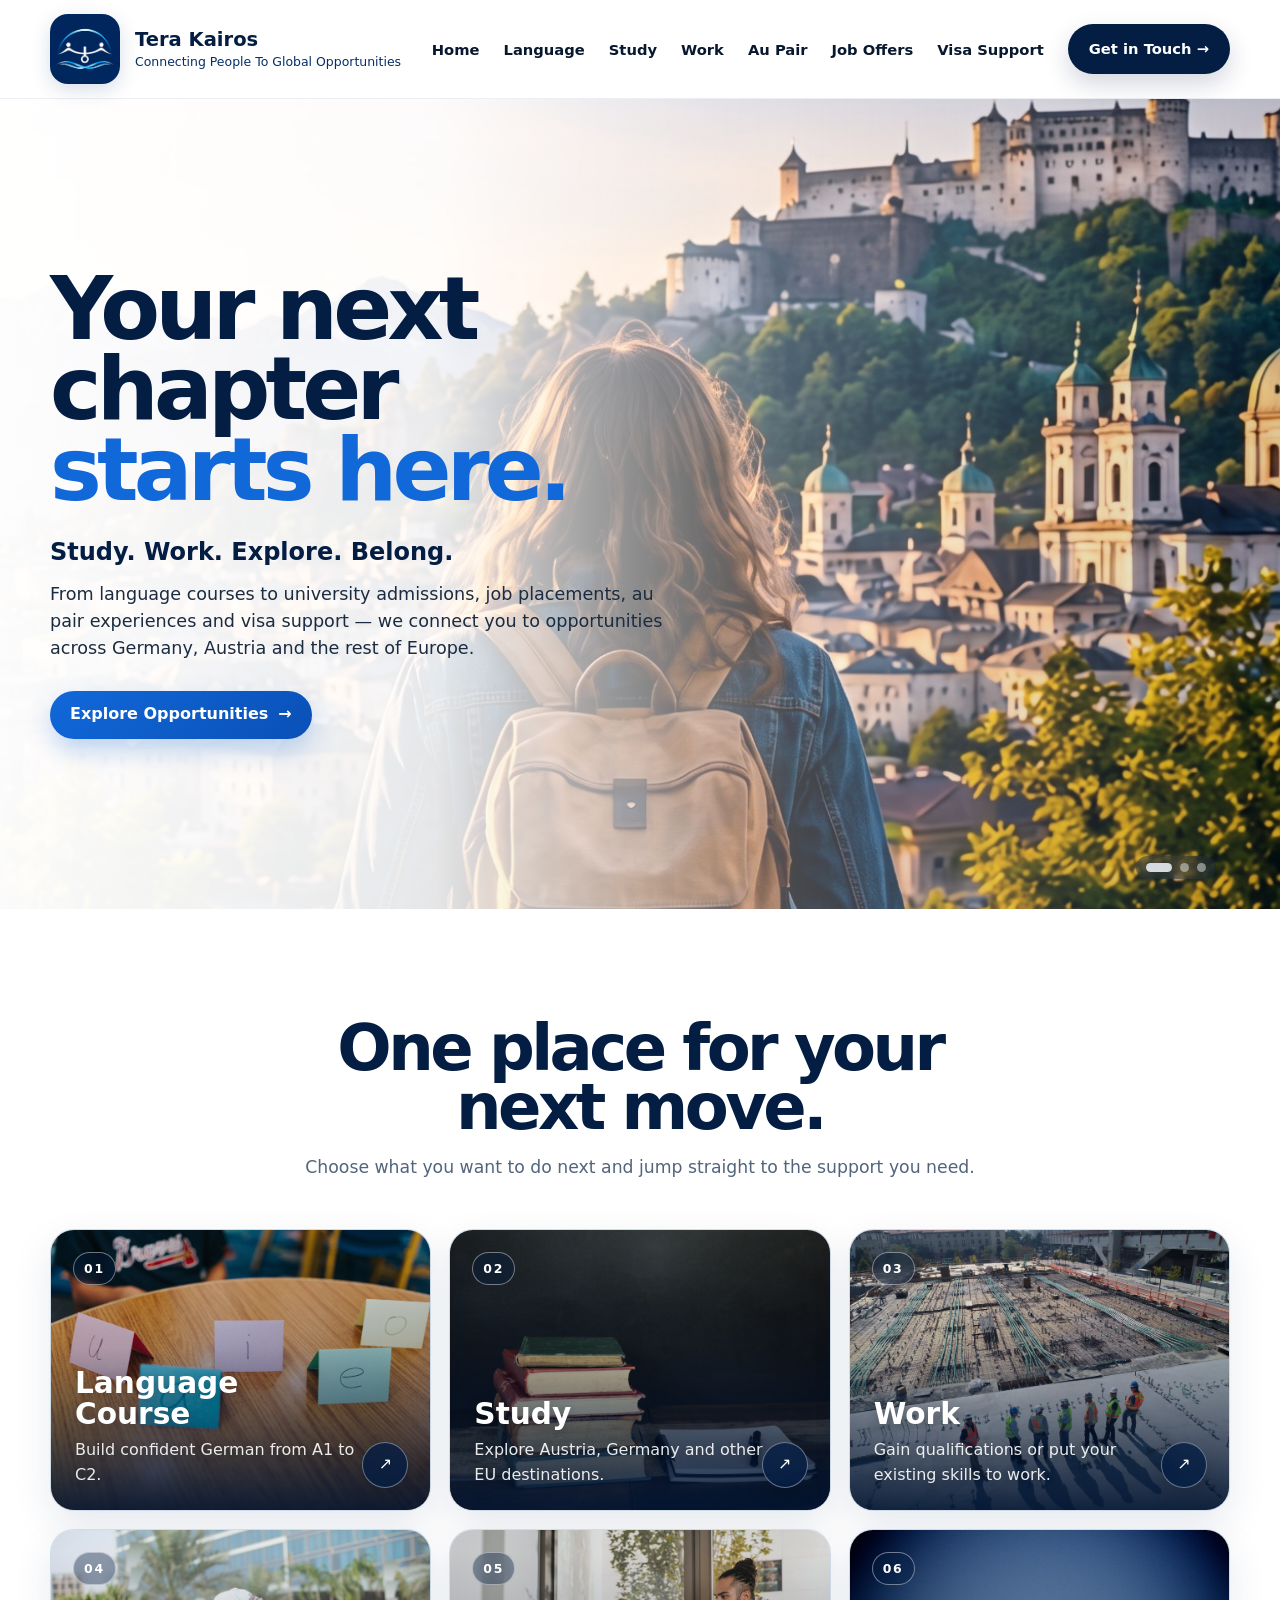
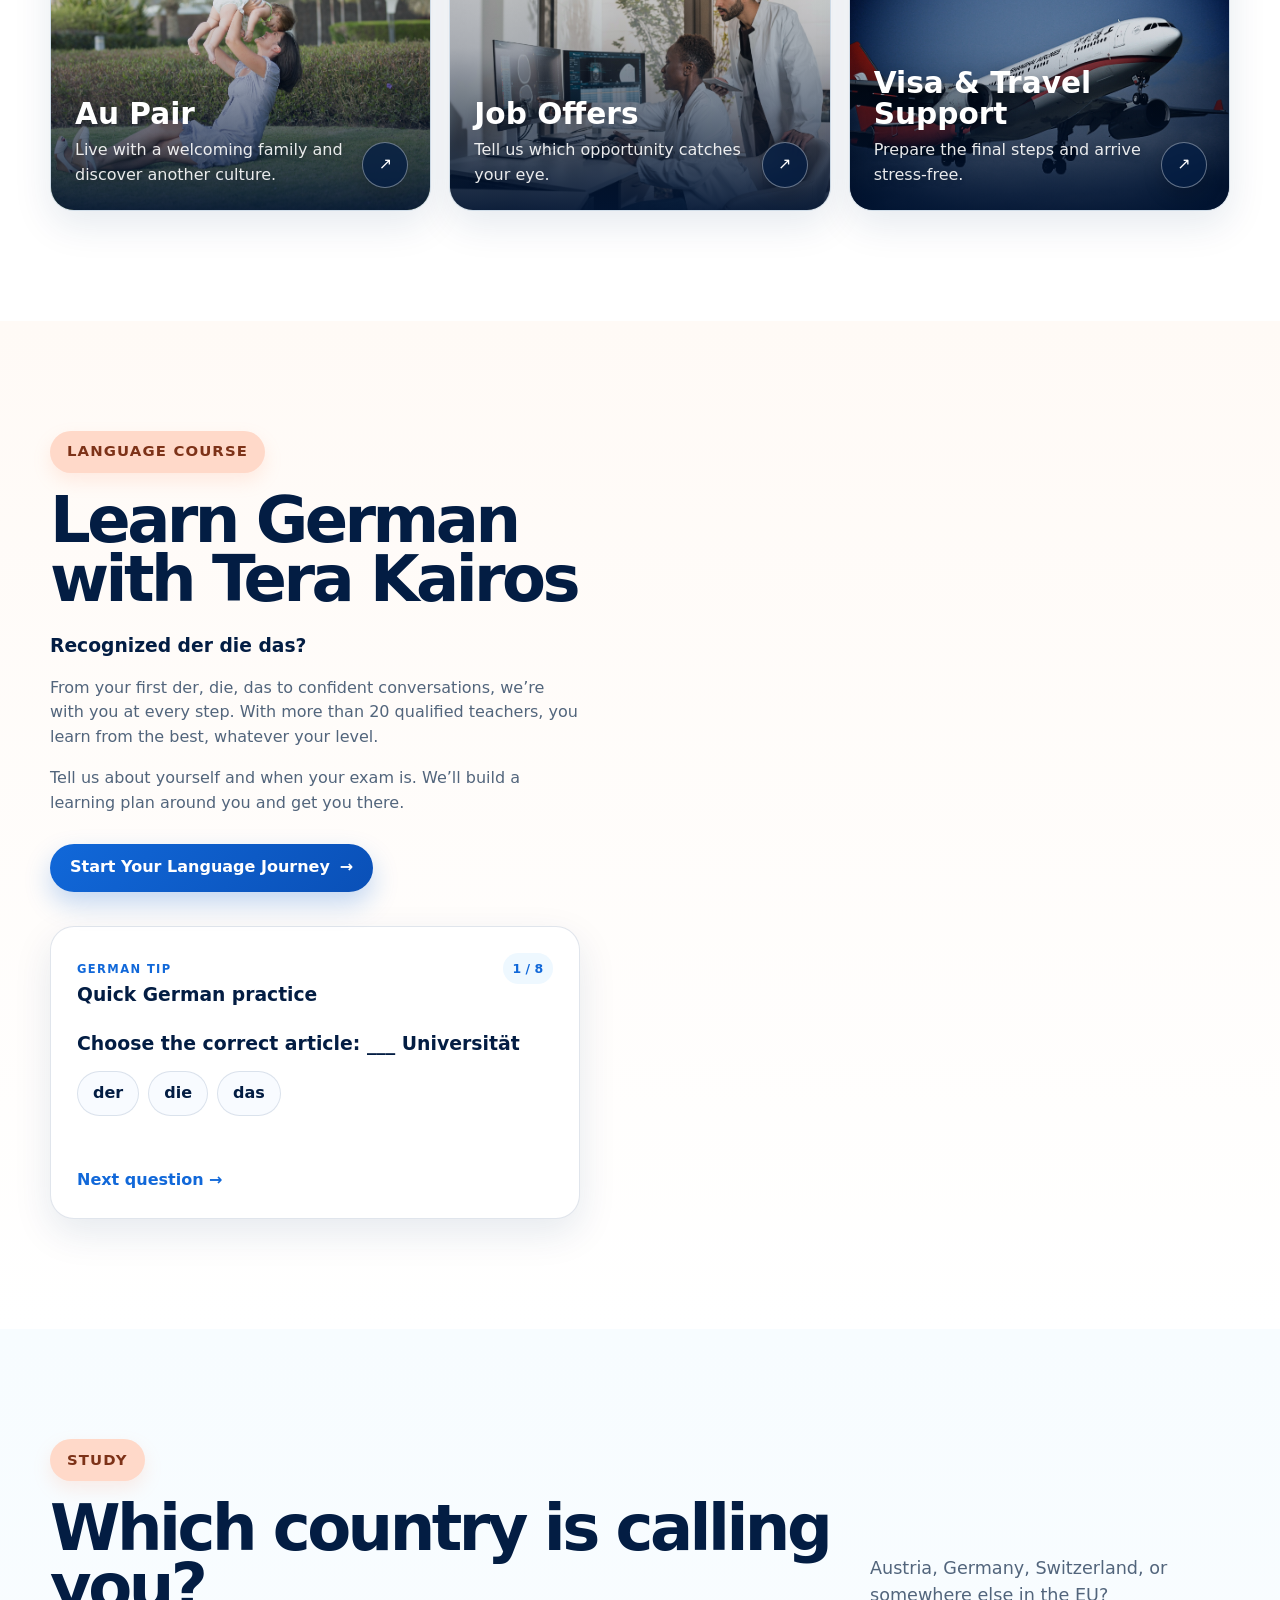
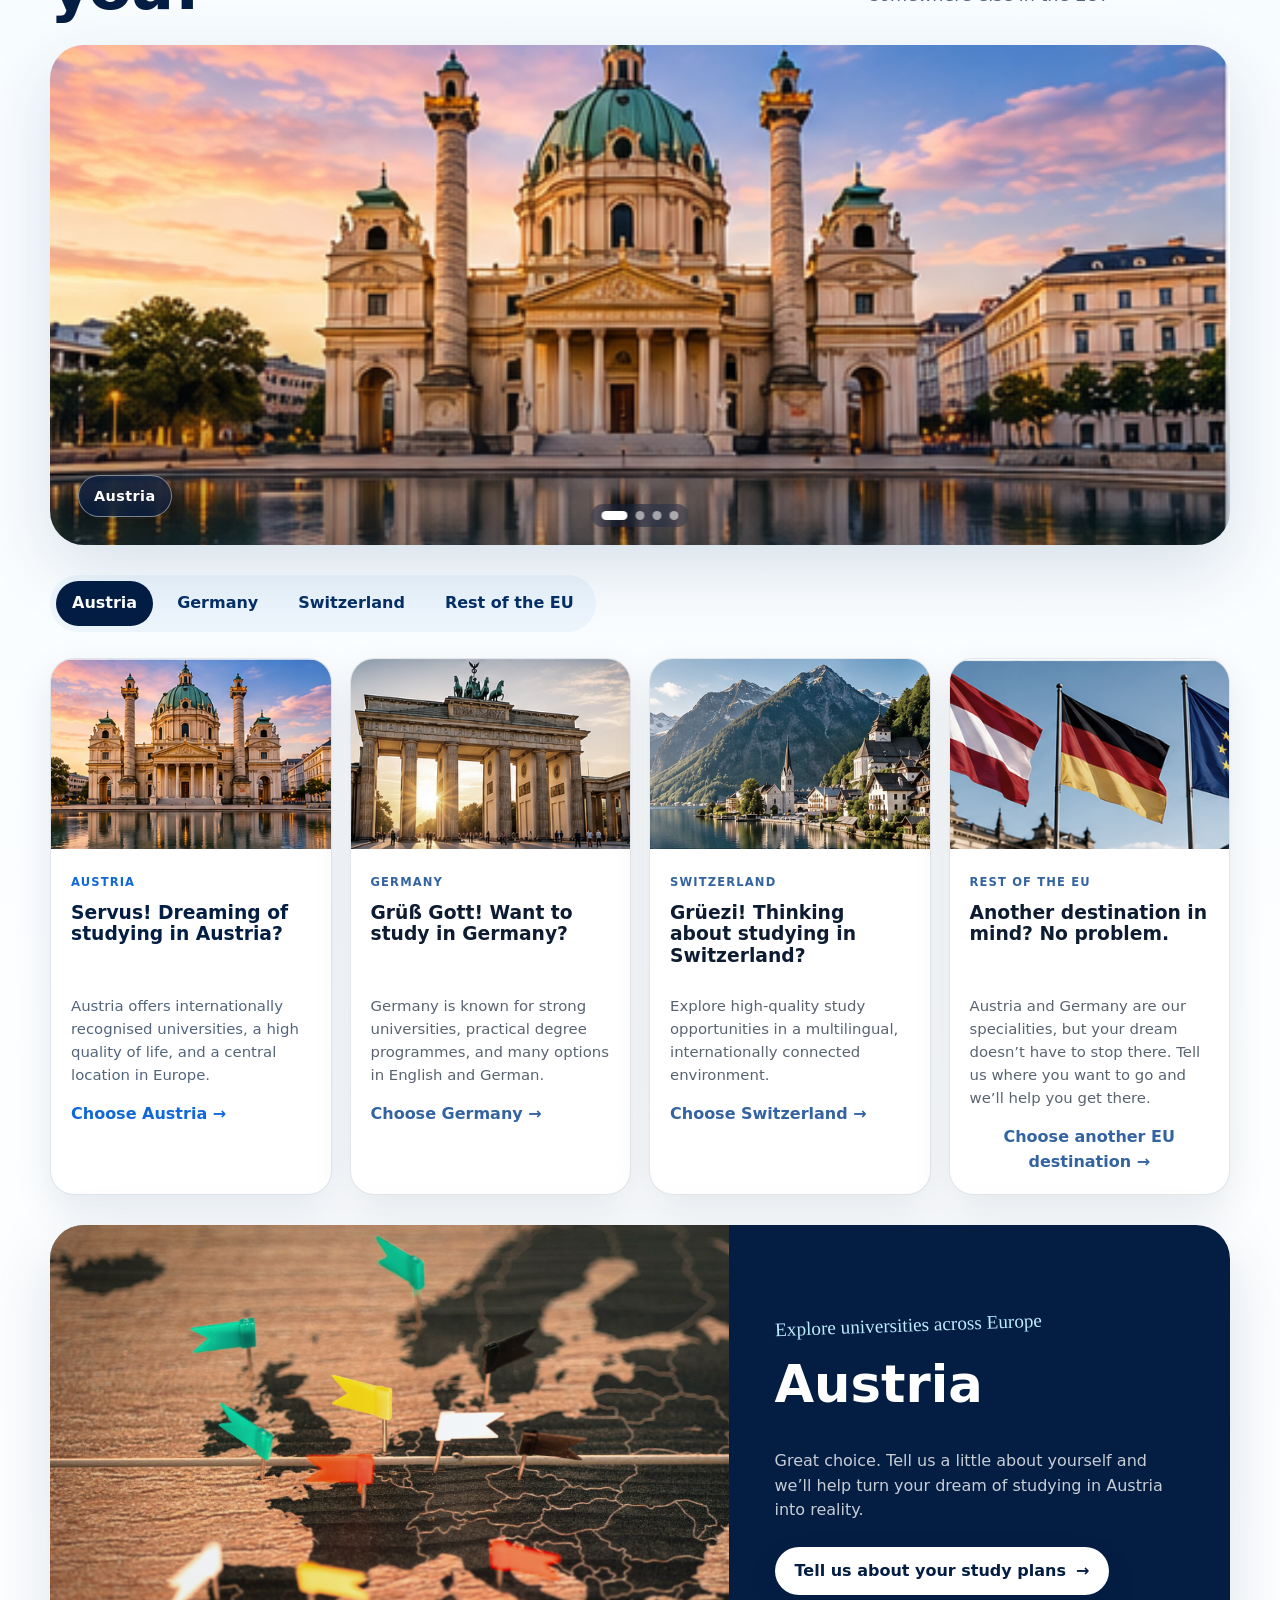
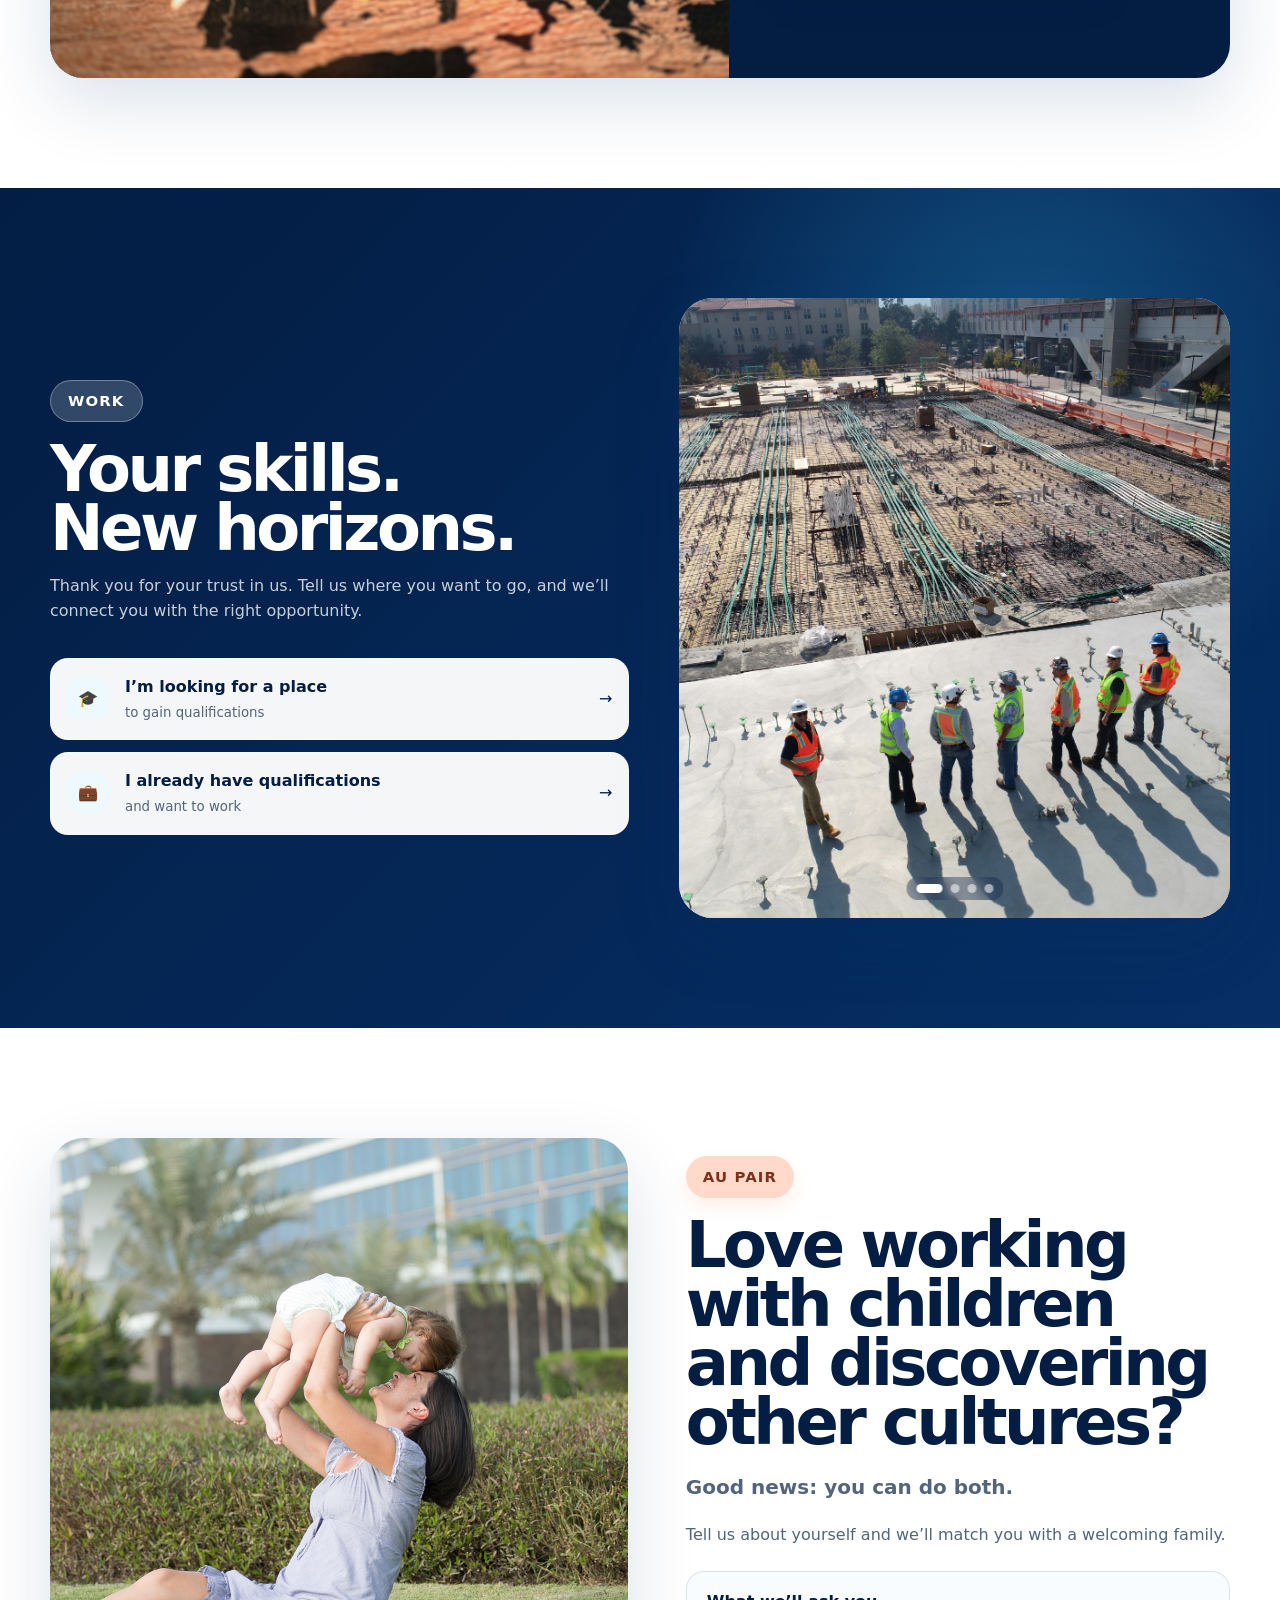
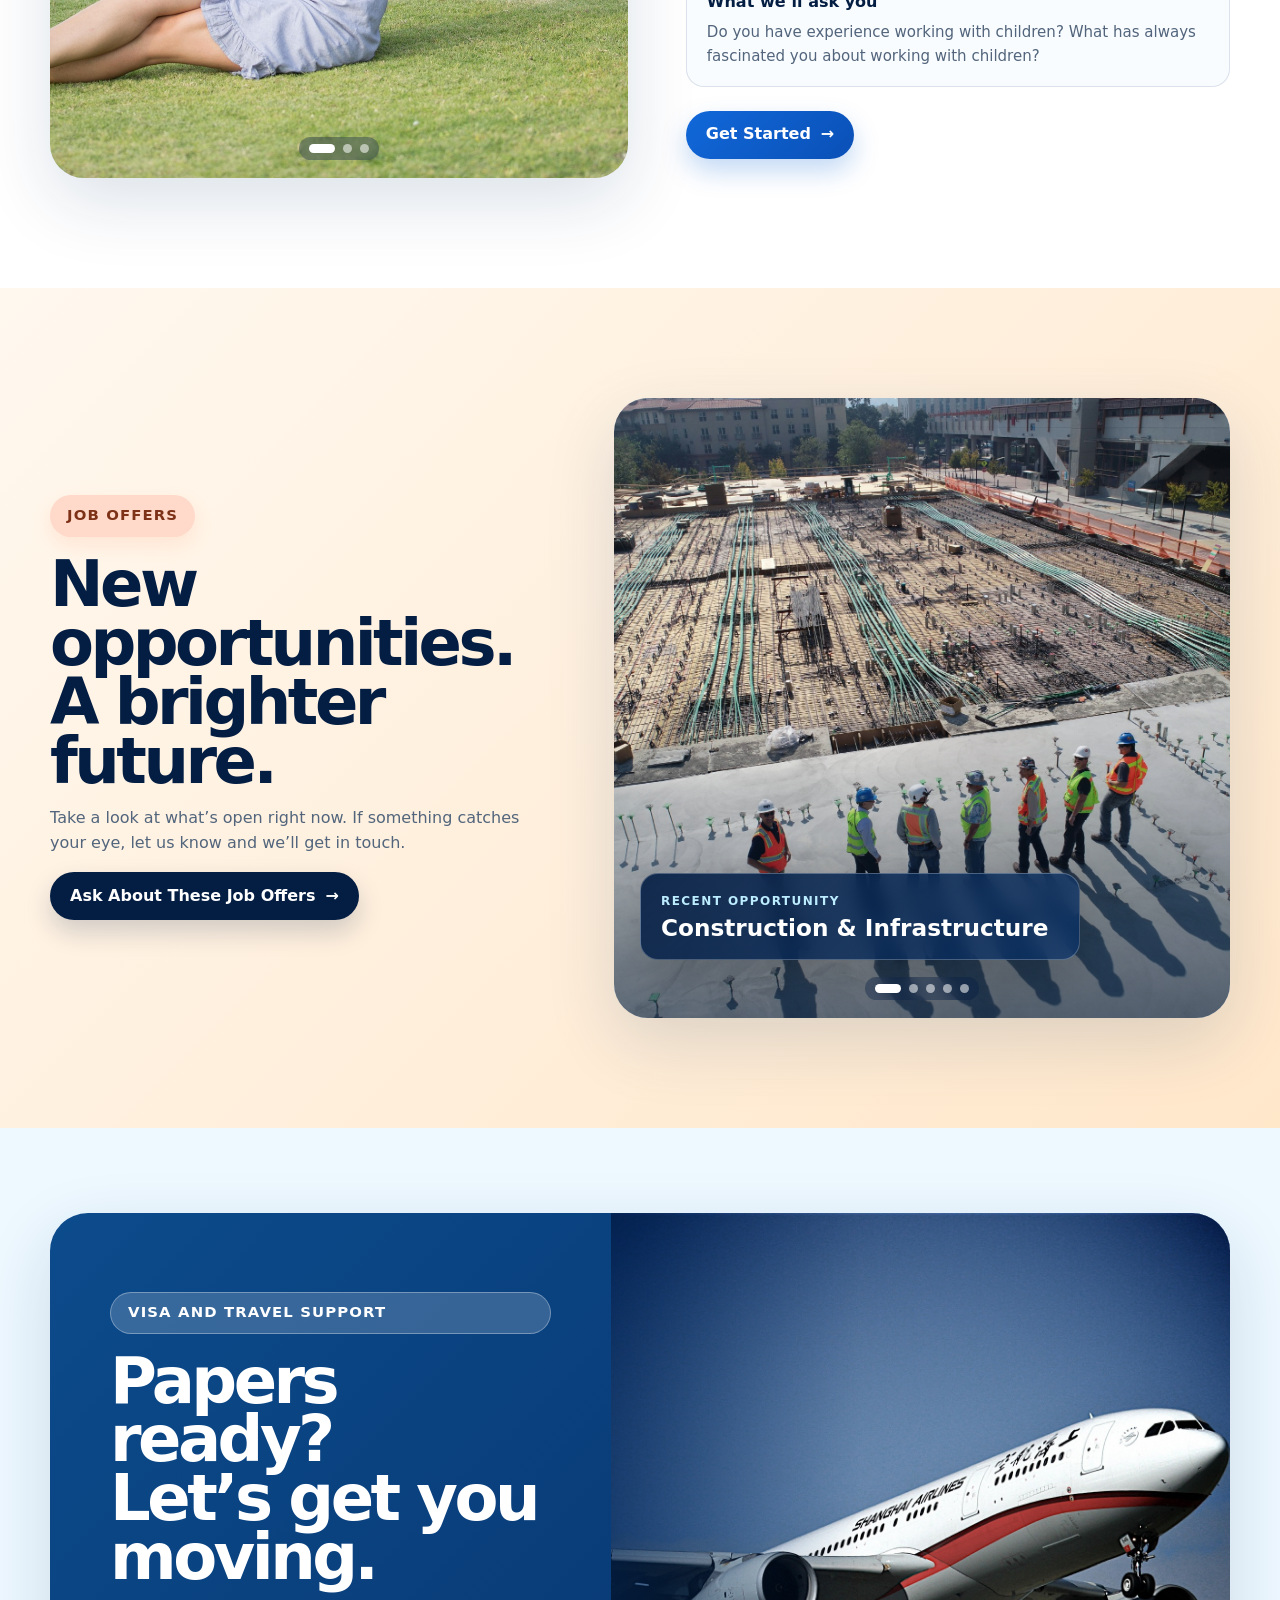
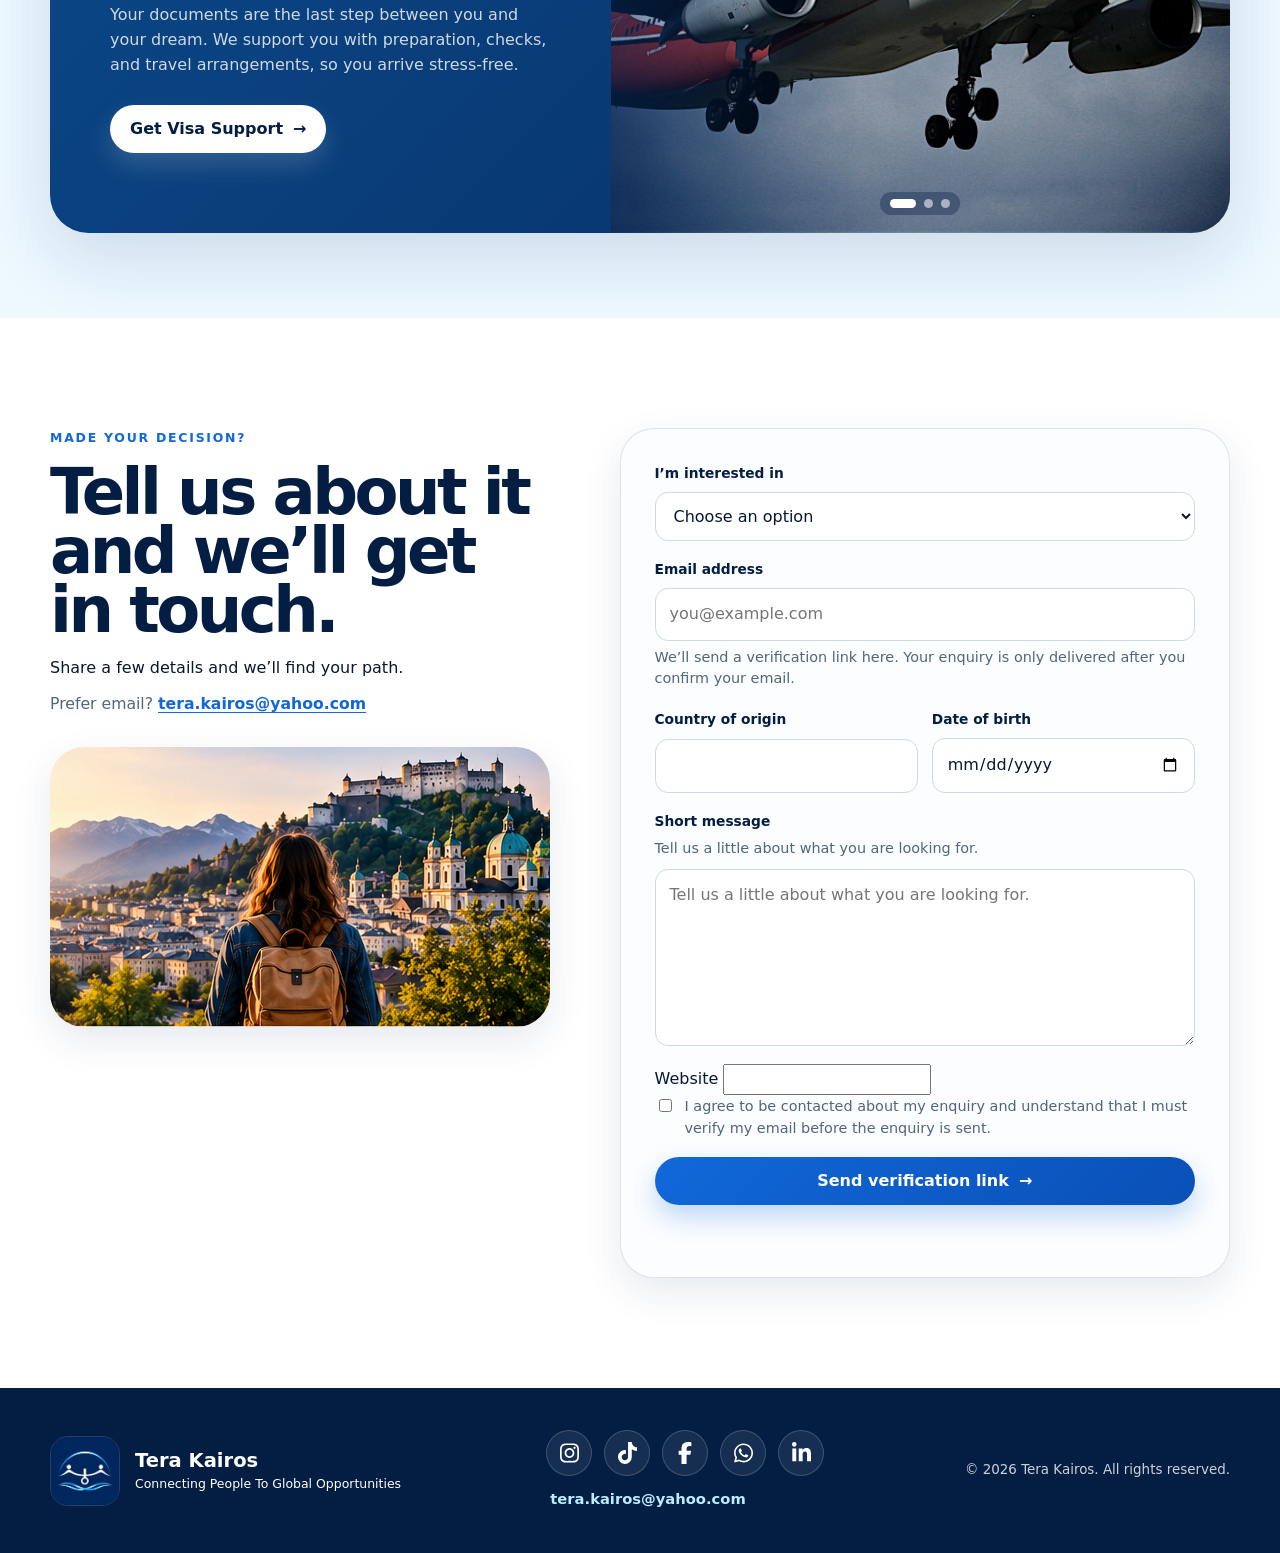
==== commit 2969a546: "Add files via upload" ====
--- a/index.html
+++ b/index.html
@@ -171,8 +171,6 @@
 <p>Austria, Germany, Switzerland, or somewhere else in the EU?</p>
 </div><div aria-label="Study opportunities photos" class="media-carousel study-banner" data-carousel="" data-interval="5000">
 <div class="carousel-track"><figure class="carousel-slide is-active"><img alt="Austria university destination" loading="lazy" src="assets/study-austria.png"/><figcaption class="country-slide-label">Austria</figcaption></figure><figure class="carousel-slide"><img alt="Germany university destination" loading="lazy" src="assets/study-germany.png"/><figcaption class="country-slide-label">Germany</figcaption></figure><figure class="carousel-slide"><img alt="Switzerland university destination" loading="lazy" src="assets/study-switzerland.png"/><figcaption class="country-slide-label">Switzerland</figcaption></figure><figure class="carousel-slide"><img alt="Other European Union study destinations" loading="lazy" src="assets/study-eu.png"/><figcaption class="country-slide-label">European Union</figcaption></figure></div>
-<button aria-label="Previous image" class="carousel-control carousel-prev" type="button">‹</button>
-<button aria-label="Next image" class="carousel-control carousel-next" type="button">›</button>
 <div aria-label="Choose image" class="carousel-dots"></div>
 </div>
 <div aria-label="Study destination" class="destination-tabs" role="tablist">
@@ -253,8 +251,6 @@
 </div>
 <div class="work-image reveal"><div aria-label="Work and qualification opportunities" class="media-carousel section-media-carousel" data-carousel="" data-interval="5000">
 <div class="carousel-track"><figure class="carousel-slide is-active"><img alt="Construction and infrastructure team at a job site" loading="lazy" src="assets/work-01.jpg"/></figure><figure class="carousel-slide"><img alt="Electrical technician testing an installation" loading="lazy" src="assets/work-02.jpg"/></figure><figure class="carousel-slide"><img alt="Medical and laboratory professionals working together" loading="lazy" src="assets/work-04.jpg"/></figure><figure class="carousel-slide"><img alt="Healthcare professionals in a clinical setting" loading="lazy" src="assets/work-05.jpg"/></figure></div>
-<button aria-label="Previous image" class="carousel-control carousel-prev" type="button">‹</button>
-<button aria-label="Next image" class="carousel-control carousel-next" type="button">›</button>
 <div aria-label="Choose image" class="carousel-dots"></div>
 </div></div>
 </div>
@@ -263,8 +259,6 @@
 <div class="container image-feature">
 <div class="feature-image reveal"><div aria-label="Au pair and childcare photos" class="media-carousel section-media-carousel" data-carousel="" data-interval="5000">
 <div class="carousel-track"><figure class="carousel-slide is-active"><img alt="Caregiver playing outside with a baby" loading="lazy" src="assets/au-pair-01.jpg"/></figure><figure class="carousel-slide"><img alt="Caregiver playing with a child indoors" loading="lazy" src="assets/au-pair-02.jpg"/></figure><figure class="carousel-slide"><img alt="Au pair spending time with a child" loading="lazy" src="assets/07_au_pair_child.png"/></figure></div>
-<button aria-label="Previous image" class="carousel-control carousel-prev" type="button">‹</button>
-<button aria-label="Next image" class="carousel-control carousel-next" type="button">›</button>
 <div aria-label="Choose image" class="carousel-dots"></div>
 </div></div>
 <div class="feature-copy reveal">
@@ -290,8 +284,6 @@
 </div>
 <div class="jobs-image reveal"><div aria-label="Recent job offer photos" class="media-carousel jobs-carousel" data-carousel="" data-interval="5000">
 <div class="carousel-track"><figure class="carousel-slide is-active"><img alt="Construction and infrastructure professionals" loading="lazy" src="assets/work-01.jpg"/><figcaption class="carousel-caption"><span>Recent opportunity</span><strong>Construction &amp; Infrastructure</strong></figcaption></figure><figure class="carousel-slide"><img alt="Electrical technician at work" loading="lazy" src="assets/work-02.jpg"/><figcaption class="carousel-caption"><span>Recent opportunity</span><strong>Electrical &amp; Technical</strong></figcaption></figure><figure class="carousel-slide"><img alt="Infrastructure worker in a rail tunnel" loading="lazy" src="assets/work-03.jpg"/><figcaption class="carousel-caption"><span>Recent opportunity</span><strong>Infrastructure &amp; Rail</strong></figcaption></figure><figure class="carousel-slide"><img alt="Medical and laboratory professionals" loading="lazy" src="assets/work-04.jpg"/><figcaption class="carousel-caption"><span>Recent opportunity</span><strong>Medical &amp; Laboratory</strong></figcaption></figure><figure class="carousel-slide"><img alt="Healthcare professionals" loading="lazy" src="assets/work-05.jpg"/><figcaption class="carousel-caption"><span>Recent opportunity</span><strong>Healthcare</strong></figcaption></figure></div>
-<button aria-label="Previous image" class="carousel-control carousel-prev" type="button">‹</button>
-<button aria-label="Next image" class="carousel-control carousel-next" type="button">›</button>
 <div aria-label="Choose image" class="carousel-dots"></div>
 </div></div>
 </div>
@@ -306,8 +298,6 @@
 </div>
 <div class="visa-image"><div aria-label="Visa and travel support photos" class="media-carousel visa-carousel" data-carousel="" data-interval="5000">
 <div class="carousel-track"><figure class="carousel-slide is-active"><img alt="Passenger airplane in flight" loading="lazy" src="assets/visa-01.jpg"/></figure><figure class="carousel-slide"><img alt="Open passport showing travel stamps" loading="lazy" src="assets/visa-02.jpg"/></figure><figure class="carousel-slide"><img alt="Passport and boarding passes with an airplane in the background" loading="lazy" src="assets/09_passport_airport.png"/></figure></div>
-<button aria-label="Previous image" class="carousel-control carousel-prev" type="button">‹</button>
-<button aria-label="Next image" class="carousel-control carousel-next" type="button">›</button>
 <div aria-label="Choose image" class="carousel-dots"></div>
 </div></div>
 </div>
@@ -339,6 +329,11 @@
 <option>Visa and Travel Support</option>
 </select>
 </div>
+<div class="form-field">
+<label for="email">Email address</label>
+<input autocomplete="email" id="email" name="email" required="" type="email" inputmode="email" placeholder="you@example.com"/>
+<p class="field-prompt">We’ll send a verification link here. Your enquiry is only delivered after you confirm your email.</p>
+</div>
 <div class="form-row">
 <div class="form-field">
 <label for="country">Country of origin</label>
@@ -353,12 +348,16 @@
 <label for="message">Short message</label><p class="field-prompt" id="message-prompt">Tell us a little about what you are looking for.</p>
 <textarea id="message" name="message" placeholder="Tell us a little about what you are looking for." required="" rows="6"></textarea>
 </div>
+<div aria-hidden="true" class="hp-field">
+<label for="website">Website</label>
+<input autocomplete="off" id="website" name="website" tabindex="-1" type="text"/>
+</div>
 <label class="checkbox-field">
-<input id="consent" required="" type="checkbox"/>
-<span>I agree to be contacted about my enquiry.</span>
+<input id="consent" name="consent" required="" type="checkbox"/>
+<span>I agree to be contacted about my enquiry and understand that I must verify my email before the enquiry is sent.</span>
 </label>
-<button class="button button-primary button-full" type="submit">Send Message <span aria-hidden="true">→</span></button>
-<p aria-live="polite" class="form-status" id="form-status"></p>
+<button class="button button-primary button-full" id="submit-enquiry" type="submit">Send verification link <span aria-hidden="true">→</span></button>
+<div aria-live="polite" class="form-status" id="form-status" role="status"></div>
 </form>
 </div>
 </section>
@@ -376,6 +375,7 @@
 <p>© <span id="year"></span> Tera Kairos. All rights reserved.</p>
 </div>
 </footer>
+<script src="config.js"></script>
 <script src="script.js"></script>
 </body>
 </html>
